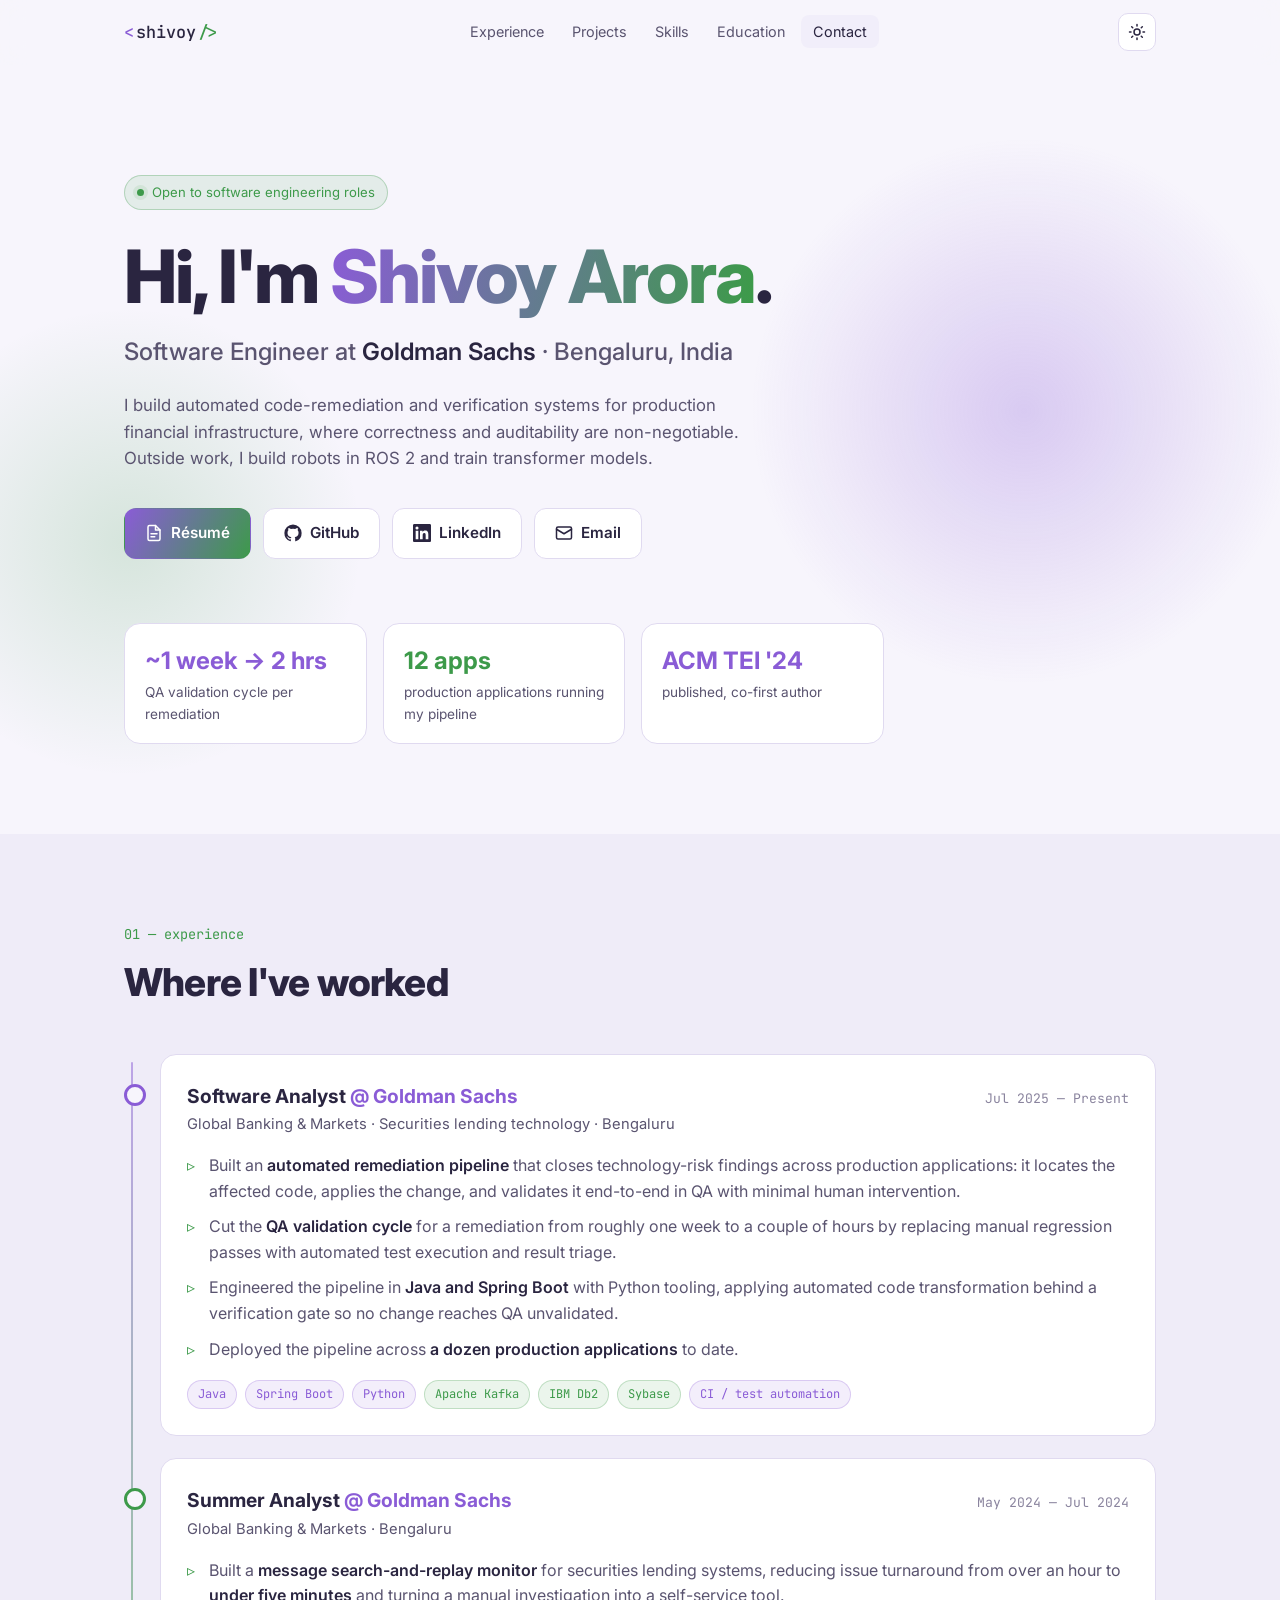
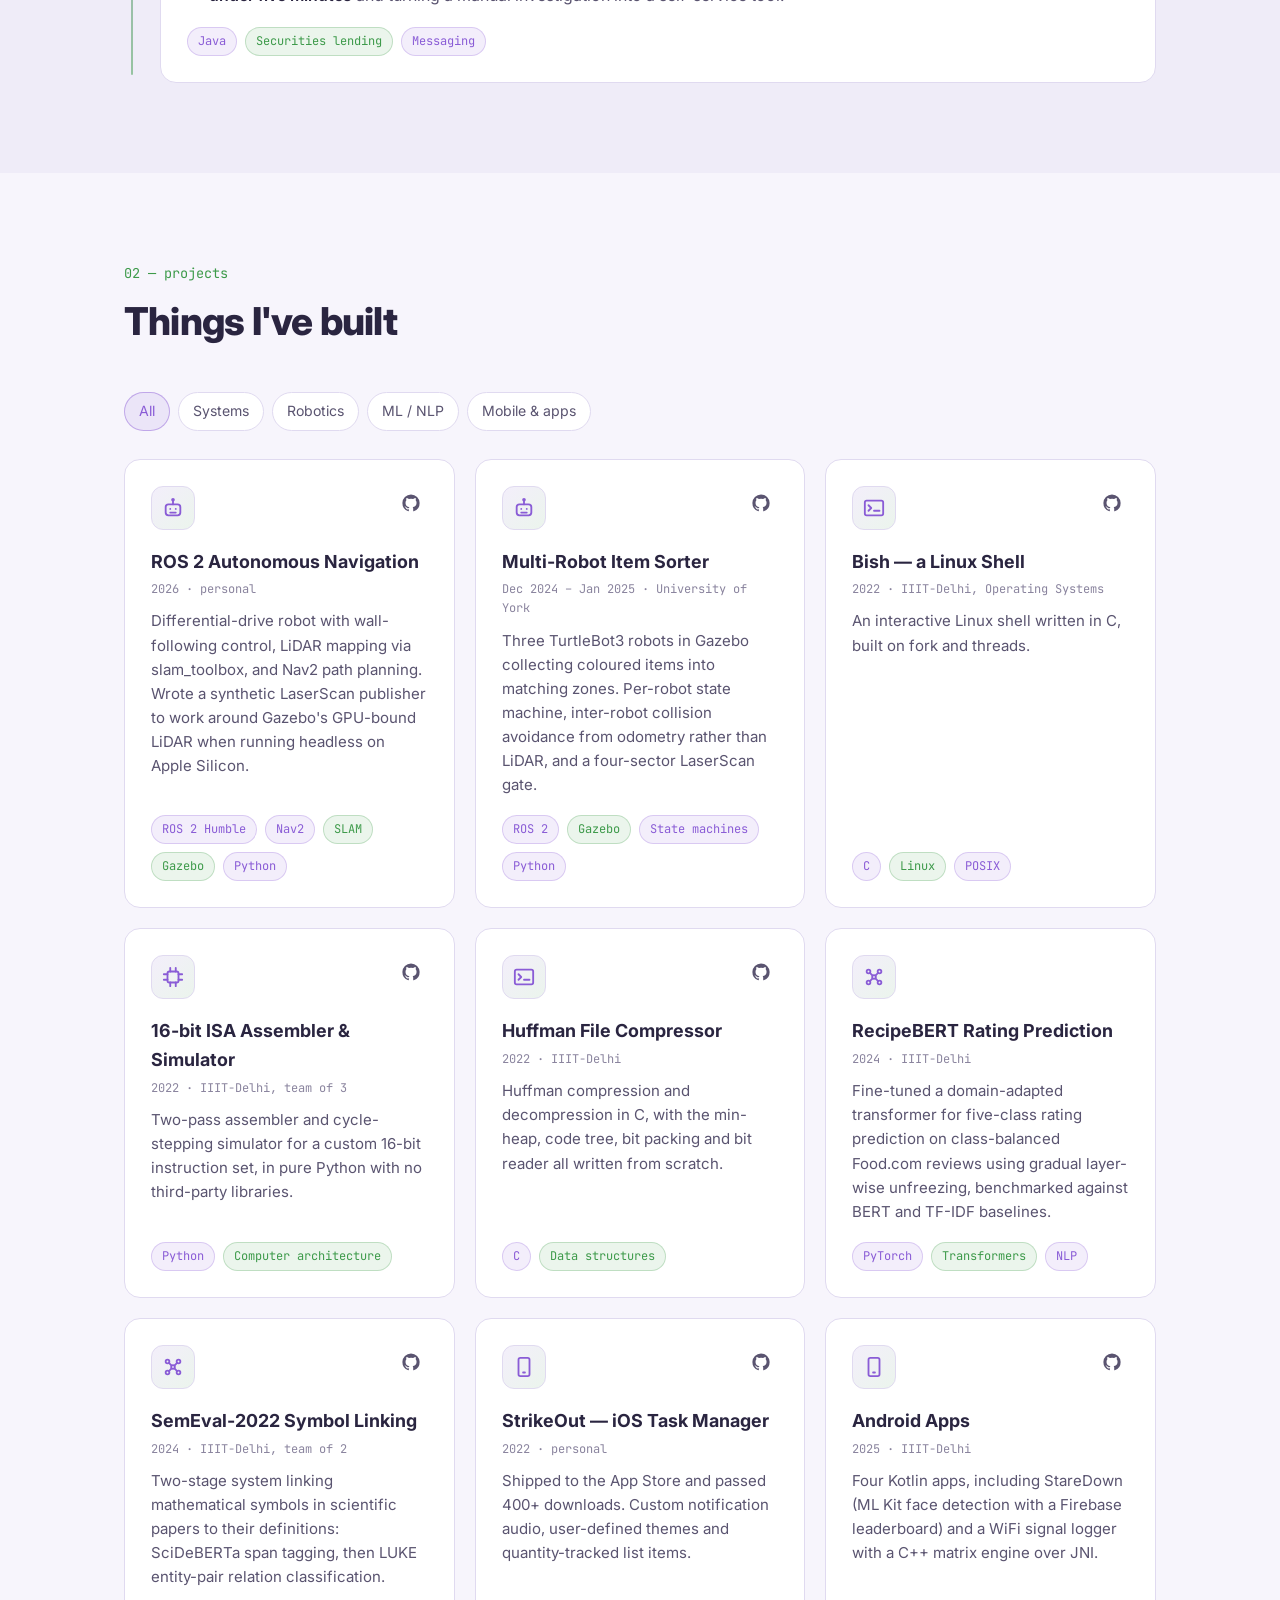
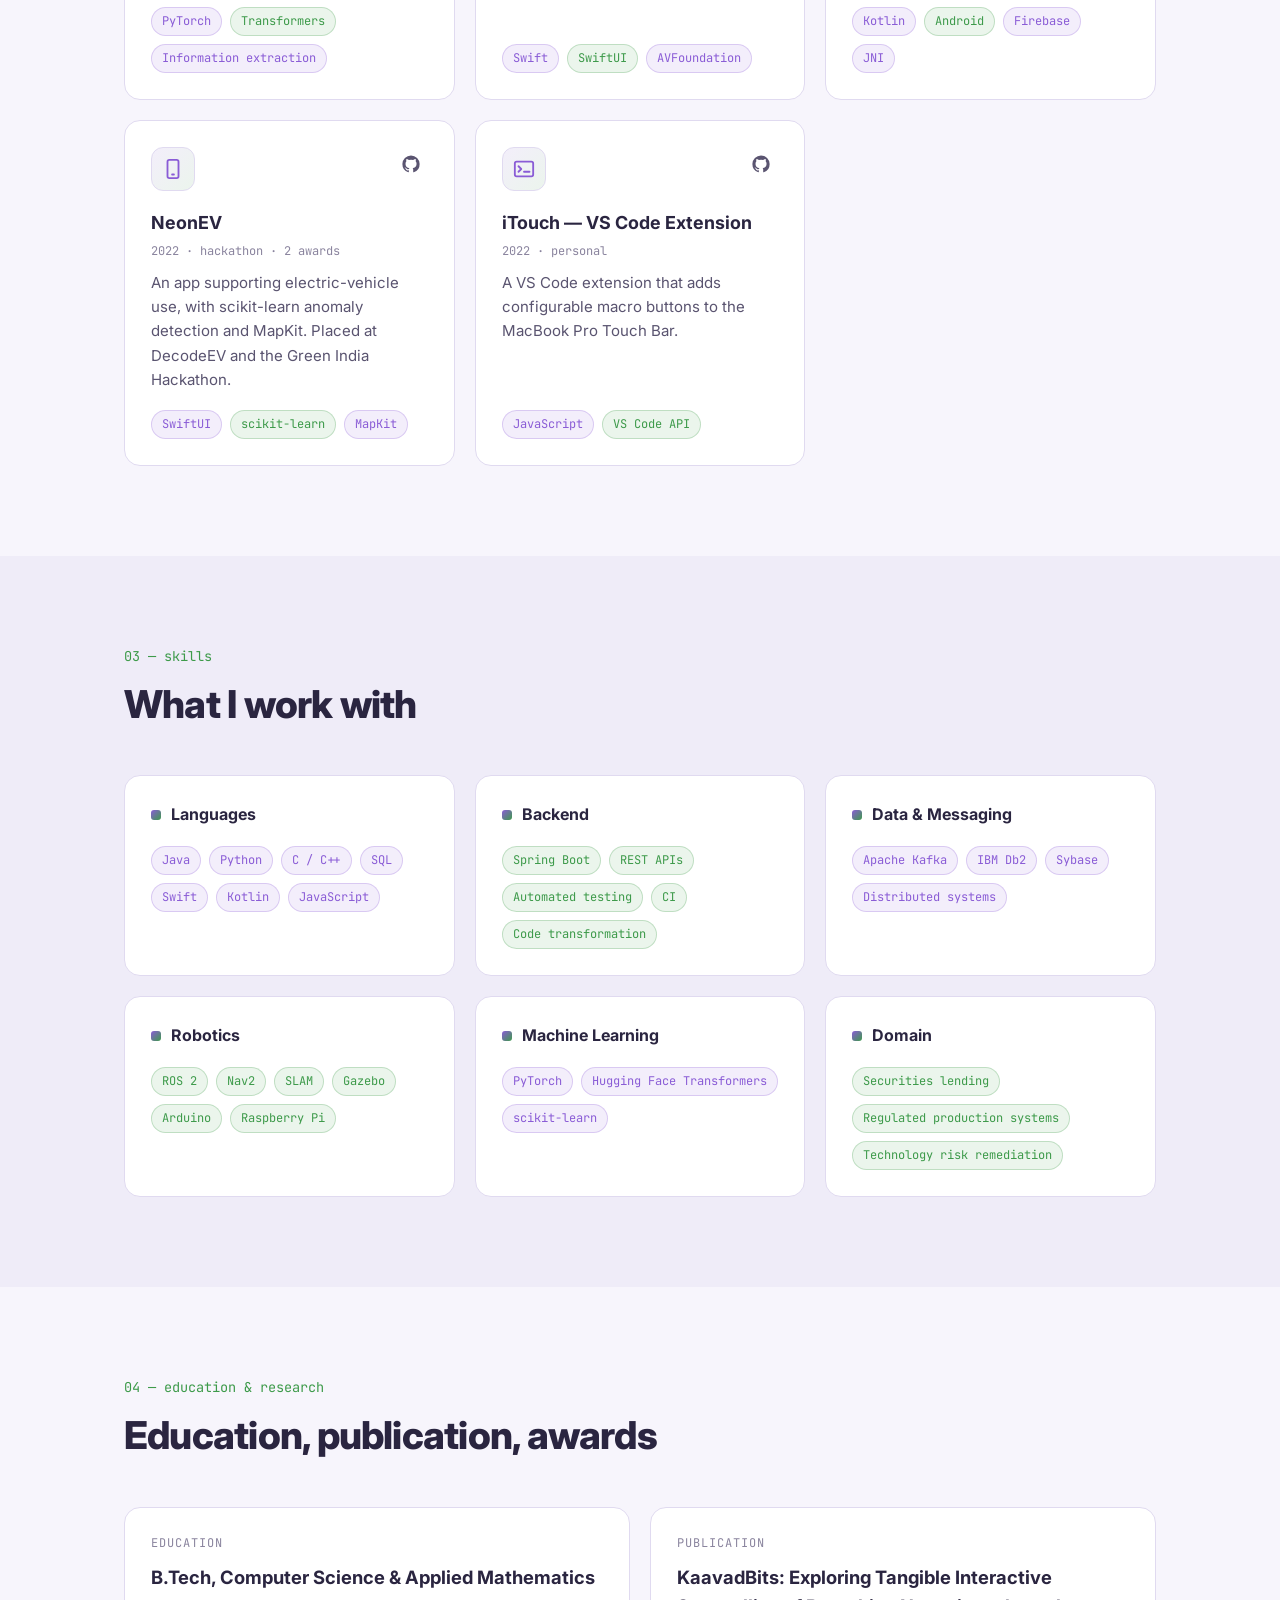
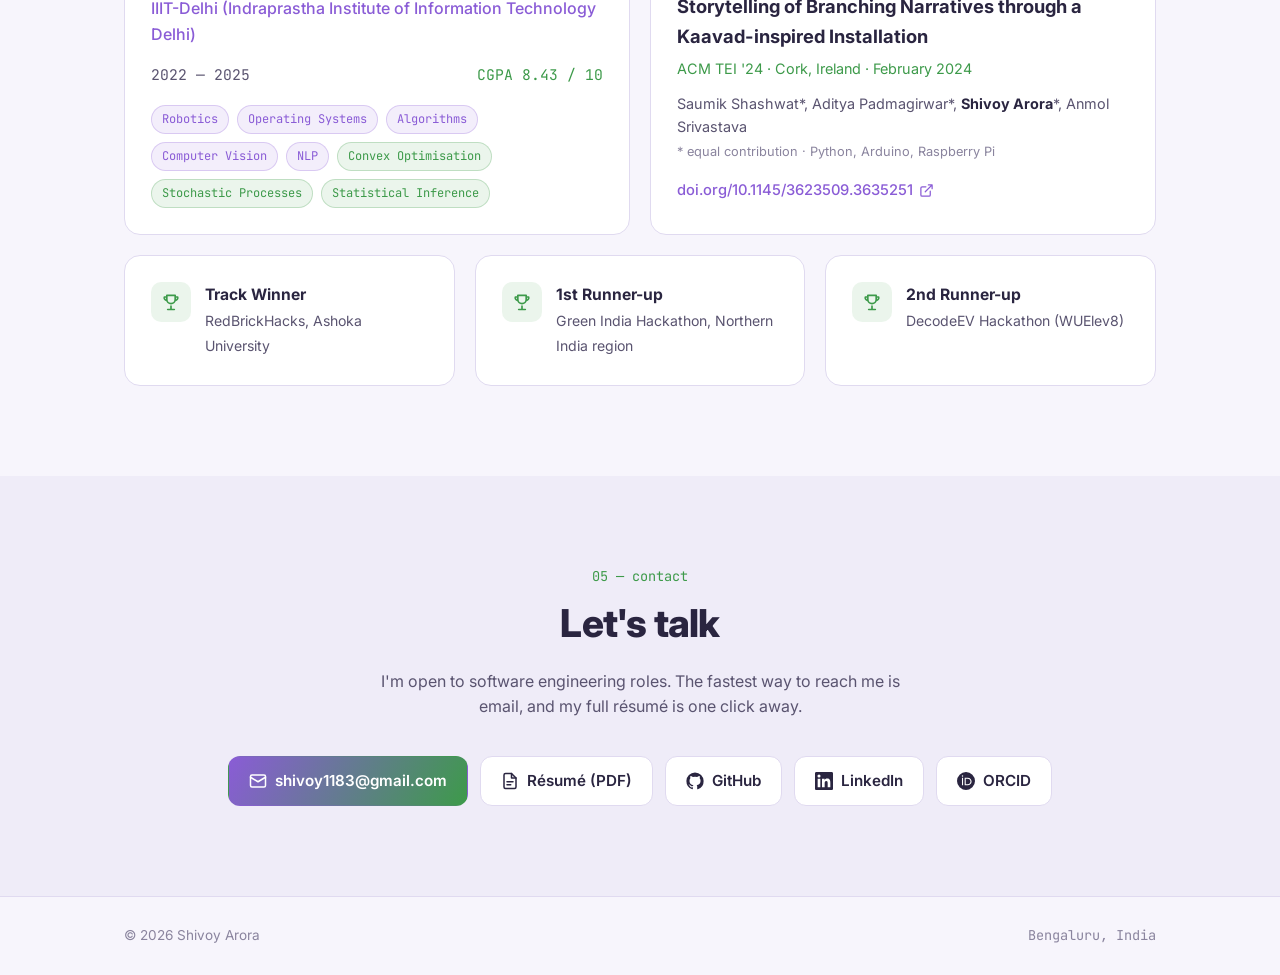
==== index.html @ 049b1789 "Portfolio site: experience, projects, skills, education, publication Co-Authored-By: Claude Opus 5.5" ====
<!DOCTYPE html>
<html lang="en">
<head>
<meta charset="utf-8">
<meta name="viewport" content="width=device-width, initial-scale=1">
<title>Shivoy Arora — Software Engineer</title>
<meta name="description" content="Shivoy Arora — software engineer at Goldman Sachs building verified automation for production financial infrastructure. Projects in ROS 2 robotics, ML and systems programming.">
<meta property="og:title" content="Shivoy Arora — Software Engineer">
<meta property="og:description" content="Software engineer at Goldman Sachs building verified automation for production financial infrastructure.">
<meta property="og:type" content="website">
<meta property="og:url" content="https://arorashivoy.github.io/">
<link rel="icon" href="favicon.svg" type="image/svg+xml">
<link rel="preconnect" href="https://fonts.googleapis.com">
<link rel="preconnect" href="https://fonts.gstatic.com" crossorigin>
<link href="https://fonts.googleapis.com/css2?family=Inter:wght@400;500;600;700;800&family=JetBrains+Mono:wght@400;500&display=swap" rel="stylesheet">
<script>
  // Set the theme before first paint so there is no light/dark flash.
  (function () {
    var t = null;
    try { t = localStorage.getItem('theme'); } catch (e) {}
    if (t === 'light' || t === 'dark') document.documentElement.setAttribute('data-theme', t);
  })();
</script>
<style>
  :root {
    --bg: #1e1e2e;
    --bg-alt: #181825;
    --surface: #262637;
    --surface-2: #313244;
    --border: #3a3a52;
    --text: #cdd6f4;
    --muted: #a6adc8;
    --faint: #7f849c;
    --purple: #cba6f7;
    --green: #a6e3a1;
    --purple-soft: rgba(203, 166, 247, 0.14);
    --green-soft: rgba(166, 227, 161, 0.14);
    --shadow: 0 10px 30px rgba(0, 0, 0, 0.35);
    --radius: 16px;
    --maxw: 1080px;
    color-scheme: dark;
  }
  :root[data-theme="light"] {
    --bg: #f7f5fc;
    --bg-alt: #efecf8;
    --surface: #ffffff;
    --surface-2: #f1eefa;
    --border: #e0daf0;
    --text: #2a2540;
    --muted: #5a5470;
    --faint: #8a849e;
    --purple: #8a5cd6;
    --green: #3d9a4a;
    --purple-soft: rgba(138, 92, 214, 0.10);
    --green-soft: rgba(61, 154, 74, 0.10);
    --shadow: 0 10px 30px rgba(70, 50, 120, 0.10);
    color-scheme: light;
  }
  @media (prefers-color-scheme: light) {
    :root:not([data-theme="dark"]) {
      --bg: #f7f5fc;
      --bg-alt: #efecf8;
      --surface: #ffffff;
      --surface-2: #f1eefa;
      --border: #e0daf0;
      --text: #2a2540;
      --muted: #5a5470;
      --faint: #8a849e;
      --purple: #8a5cd6;
      --green: #3d9a4a;
      --purple-soft: rgba(138, 92, 214, 0.10);
      --green-soft: rgba(61, 154, 74, 0.10);
      --shadow: 0 10px 30px rgba(70, 50, 120, 0.10);
      color-scheme: light;
    }
  }

  * { box-sizing: border-box; margin: 0; padding: 0; }
  html { scroll-behavior: smooth; scroll-padding-top: 80px; }
  body {
    background: var(--bg);
    color: var(--text);
    font-family: Inter, system-ui, -apple-system, sans-serif;
    line-height: 1.6;
    -webkit-font-smoothing: antialiased;
    transition: background .3s, color .3s;
  }
  a { color: inherit; text-decoration: none; }
  .mono { font-family: "JetBrains Mono", ui-monospace, monospace; }
  .wrap { max-width: var(--maxw); margin: 0 auto; padding: 0 24px; }

  .grad-text {
    background: linear-gradient(100deg, var(--purple), var(--green), var(--purple));
    background-size: 200% auto;
    -webkit-background-clip: text; background-clip: text;
    color: transparent;
    animation: shimmer 8s linear infinite;
  }
  @keyframes shimmer { to { background-position: 200% center; } }

  /* ---------- nav ---------- */
  header.nav {
    position: sticky; top: 0; z-index: 50;
    background: color-mix(in srgb, var(--bg) 80%, transparent);
    backdrop-filter: blur(12px); -webkit-backdrop-filter: blur(12px);
    border-bottom: 1px solid transparent;
    transition: border-color .3s;
  }
  header.nav.scrolled { border-bottom-color: var(--border); }
  .nav-inner { display: flex; align-items: center; justify-content: space-between; height: 64px; }
  .logo {
    font-family: "JetBrains Mono", monospace; font-weight: 500; font-size: 1.05rem;
    display: flex; align-items: center; gap: 2px;
  }
  .logo .b { color: var(--purple); }
  .logo .g { color: var(--green); }
  .nav-links { display: flex; gap: 4px; align-items: center; list-style: none; }
  .nav-links a {
    font-size: .9rem; color: var(--muted); padding: 8px 12px; border-radius: 8px;
    transition: color .2s, background .2s;
  }
  .nav-links a:hover, .nav-links a.active { color: var(--text); background: var(--surface-2); }
  .icon-btn {
    width: 38px; height: 38px; border-radius: 10px; border: 1px solid var(--border);
    background: var(--surface); color: var(--text); cursor: pointer;
    display: inline-flex; align-items: center; justify-content: center;
    transition: border-color .2s, transform .2s;
  }
  .icon-btn:hover { border-color: var(--purple); }
  .icon-btn svg { width: 18px; height: 18px; }
  .menu-btn { display: none; }
  .theme-btn .sun { display: none; }
  :root[data-theme="light"] .theme-btn .sun { display: block; }
  :root[data-theme="light"] .theme-btn .moon { display: none; }
  @media (prefers-color-scheme: light) {
    :root:not([data-theme="dark"]) .theme-btn .sun { display: block; }
    :root:not([data-theme="dark"]) .theme-btn .moon { display: none; }
  }

  /* ---------- hero ---------- */
  .hero { position: relative; padding: 110px 0 90px; overflow: hidden; }
  .hero::before {
    content: ""; position: absolute; inset: 0; pointer-events: none;
    background:
      radial-gradient(420px circle at 80% 45%, color-mix(in srgb, var(--purple) 28%, transparent), transparent 65%),
      radial-gradient(360px circle at 10% 62%, color-mix(in srgb, var(--green) 18%, transparent), transparent 65%);
    animation: drift 18s ease-in-out infinite alternate;
  }
  @keyframes drift { to { transform: translate(24px, 16px); } }
  .hero .wrap { position: relative; }
  .eyebrow {
    display: inline-flex; align-items: center; gap: 8px;
    font-size: .82rem; color: var(--green); background: var(--green-soft);
    border: 1px solid color-mix(in srgb, var(--green) 30%, transparent);
    padding: 6px 12px; border-radius: 999px; margin-bottom: 28px;
  }
  .eyebrow .dot { width: 7px; height: 7px; border-radius: 50%; background: var(--green); box-shadow: 0 0 0 4px var(--green-soft); }
  .hero h1 { font-size: clamp(2.6rem, 7vw, 4.6rem); line-height: 1.05; font-weight: 800; letter-spacing: -0.03em; }
  .hero .role { font-size: clamp(1.15rem, 2.6vw, 1.5rem); color: var(--muted); margin-top: 18px; font-weight: 500; }
  .hero .role b { color: var(--text); font-weight: 600; }
  .hero p.lede { max-width: 640px; color: var(--muted); margin-top: 20px; font-size: 1.05rem; }
  .cta { display: flex; flex-wrap: wrap; gap: 12px; margin-top: 36px; }
  .btn {
    display: inline-flex; align-items: center; gap: 8px;
    padding: 12px 20px; border-radius: 12px; font-weight: 600; font-size: .95rem;
    border: 1px solid var(--border); background: var(--surface); color: var(--text);
    transition: transform .2s, border-color .2s, box-shadow .2s;
  }
  .btn svg { width: 18px; height: 18px; }
  .btn:hover { transform: translateY(-2px); border-color: var(--purple); box-shadow: var(--shadow); }
  .btn.primary {
    background: linear-gradient(120deg, var(--purple), var(--green));
    color: #1e1e2e; border-color: transparent;
  }
  :root[data-theme="light"] .btn.primary { color: #fff; }
  @media (prefers-color-scheme: light) { :root:not([data-theme="dark"]) .btn.primary { color: #fff; } }
  .stats { display: grid; grid-template-columns: repeat(3, 1fr); gap: 16px; margin-top: 64px; max-width: 760px; }
  .stat { background: var(--surface); border: 1px solid var(--border); border-radius: var(--radius); padding: 18px 20px; }
  .stat .n { font-size: 1.5rem; font-weight: 700; }
  .stat .n.p { color: var(--purple); }
  .stat .n.g { color: var(--green); }
  .stat .l { font-size: .85rem; color: var(--muted); margin-top: 2px; }

  /* ---------- sections ---------- */
  section.block { padding: 90px 0; }
  section.block.alt { background: var(--bg-alt); }
  .sec-head { margin-bottom: 40px; }
  .sec-head .kicker { font-family: "JetBrains Mono", monospace; font-size: .85rem; color: var(--green); }
  .sec-head h2 { font-size: clamp(1.8rem, 4vw, 2.4rem); font-weight: 800; letter-spacing: -0.02em; margin-top: 6px; }

  .card {
    background: var(--surface); border: 1px solid var(--border); border-radius: var(--radius);
    padding: 26px; transition: transform .25s, border-color .25s, box-shadow .25s;
  }
  .card:hover { transform: translateY(-4px); border-color: color-mix(in srgb, var(--purple) 55%, var(--border)); box-shadow: var(--shadow); }

  /* experience timeline */
  .timeline { position: relative; display: grid; gap: 22px; }
  .timeline::before {
    content: ""; position: absolute; left: 7px; top: 8px; bottom: 8px; width: 2px;
    background: linear-gradient(var(--purple), var(--green));
    opacity: .5; border-radius: 2px;
  }
  .t-item { position: relative; padding-left: 36px; }
  .t-item::before {
    content: ""; position: absolute; left: 0; top: 30px; width: 16px; height: 16px; border-radius: 50%;
    background: var(--bg); border: 3px solid var(--purple);
  }
  .t-item.past::before { border-color: var(--green); }
  .t-top { display: flex; flex-wrap: wrap; justify-content: space-between; gap: 6px 16px; align-items: baseline; }
  .t-top h3 { font-size: 1.2rem; font-weight: 700; }
  .t-top h3 span { color: var(--purple); }
  .when { font-family: "JetBrains Mono", monospace; font-size: .82rem; color: var(--faint); }
  .t-sub { color: var(--muted); font-size: .92rem; margin-top: 2px; }
  ul.bul { list-style: none; margin-top: 16px; display: grid; gap: 10px; }
  ul.bul li { position: relative; padding-left: 22px; color: var(--muted); }
  ul.bul li::before { content: "▹"; position: absolute; left: 0; color: var(--green); }
  ul.bul li b { color: var(--text); font-weight: 600; }

  .tags { display: flex; flex-wrap: wrap; gap: 8px; margin-top: 18px; }
  .tag {
    font-family: "JetBrains Mono", monospace; font-size: .75rem;
    padding: 4px 10px; border-radius: 999px;
    background: var(--purple-soft); color: var(--purple);
    border: 1px solid color-mix(in srgb, var(--purple) 25%, transparent);
  }
  .tag.g { background: var(--green-soft); color: var(--green); border-color: color-mix(in srgb, var(--green) 25%, transparent); }

  /* projects */
  .filters { display: flex; flex-wrap: wrap; gap: 8px; margin-bottom: 28px; }
  .filter {
    font: inherit; font-size: .88rem; cursor: pointer;
    padding: 7px 14px; border-radius: 999px; border: 1px solid var(--border);
    background: var(--surface); color: var(--muted); transition: all .2s;
  }
  .filter:hover { color: var(--text); }
  .filter.on { background: var(--purple-soft); color: var(--purple); border-color: color-mix(in srgb, var(--purple) 45%, transparent); }
  .grid { display: grid; grid-template-columns: repeat(auto-fill, minmax(300px, 1fr)); gap: 20px; }
  .proj { display: flex; flex-direction: column; }
  .proj.hide { display: none; }
  .proj-top { display: flex; justify-content: space-between; align-items: flex-start; gap: 12px; }
  .proj-icon {
    width: 44px; height: 44px; border-radius: 12px; display: grid; place-items: center;
    background: linear-gradient(135deg, var(--purple-soft), var(--green-soft));
    border: 1px solid var(--border); color: var(--purple);
  }
  .proj-icon svg { width: 22px; height: 22px; }
  .proj-links { display: flex; gap: 6px; }
  .proj-links a {
    width: 34px; height: 34px; display: grid; place-items: center; border-radius: 8px;
    color: var(--muted); transition: color .2s, background .2s;
  }
  .proj-links a:hover { color: var(--green); background: var(--surface-2); }
  .proj-links svg { width: 18px; height: 18px; }
  .proj h3 { font-size: 1.12rem; margin-top: 18px; font-weight: 700; }
  .proj .meta { font-family: "JetBrains Mono", monospace; font-size: .75rem; color: var(--faint); margin-top: 4px; }
  .proj p { color: var(--muted); margin-top: 10px; font-size: .94rem; flex: 1; }
  .proj .tags { margin-top: 18px; }

  /* skills */
  .skills { display: grid; grid-template-columns: repeat(auto-fill, minmax(300px, 1fr)); gap: 20px; }
  .skills h3 { font-size: 1rem; display: flex; align-items: center; gap: 10px; }
  .skills h3 .sw { width: 10px; height: 10px; border-radius: 3px; background: linear-gradient(135deg, var(--purple), var(--green)); }

  /* education + publication */
  .two { display: grid; grid-template-columns: 1fr 1fr; gap: 20px; }
  .edu h3, .pub h3 { font-size: 1.15rem; font-weight: 700; }
  .edu .school { color: var(--purple); font-weight: 500; margin-top: 4px; }
  .edu .row { display: flex; justify-content: space-between; flex-wrap: wrap; gap: 8px; margin-top: 16px; color: var(--muted); font-size: .92rem; }
  .gpa { font-family: "JetBrains Mono", monospace; color: var(--green); }
  .pub .venue { color: var(--green); font-size: .9rem; margin-top: 6px; }
  .pub .authors { color: var(--muted); font-size: .9rem; margin-top: 12px; }
  .pub .authors b { color: var(--text); }
  .pub .note { color: var(--faint); font-size: .8rem; margin-top: 4px; }
  .link-inline { color: var(--purple); display: inline-flex; align-items: center; gap: 6px; margin-top: 16px; font-weight: 500; font-size: .92rem; }
  .link-inline:hover { color: var(--green); }
  .link-inline svg { width: 15px; height: 15px; }
  .label { font-family: "JetBrains Mono", monospace; font-size: .75rem; color: var(--faint); text-transform: uppercase; letter-spacing: .08em; margin-bottom: 10px; }

  .awards { display: grid; grid-template-columns: repeat(3, 1fr); gap: 20px; margin-top: 20px; }
  .award { display: flex; gap: 14px; align-items: flex-start; }
  .award .medal {
    flex: none; width: 40px; height: 40px; border-radius: 10px; display: grid; place-items: center;
    background: var(--green-soft); color: var(--green);
  }
  .award .medal svg { width: 20px; height: 20px; }
  .award b { display: block; font-size: .98rem; }
  .award span { color: var(--muted); font-size: .88rem; }

  /* contact */
  .contact { text-align: center; }
  .contact p { color: var(--muted); max-width: 560px; margin: 14px auto 0; }
  .contact .cta { justify-content: center; }
  footer { border-top: 1px solid var(--border); padding: 28px 0; color: var(--faint); font-size: .85rem; }
  footer .wrap { display: flex; justify-content: space-between; flex-wrap: wrap; gap: 10px; }

  /* reveal on scroll */
  .reveal { opacity: 0; transform: translateY(18px); transition: opacity .7s ease, transform .7s ease; }
  .reveal.in { opacity: 1; transform: none; }
  .no-js .reveal { opacity: 1; transform: none; }
  .rise { animation: rise .7s ease both; }
  .hero .rise:nth-child(2) { animation-delay: .08s; }
  .hero .rise:nth-child(3) { animation-delay: .16s; }
  .hero .rise:nth-child(4) { animation-delay: .24s; }
  .hero .rise:nth-child(5) { animation-delay: .32s; }
  .hero .rise:nth-child(6) { animation-delay: .40s; }
  @keyframes rise { from { opacity: 0; transform: translateY(18px); } }

  @media (prefers-reduced-motion: reduce) {
    *, *::before, *::after { animation: none !important; transition: none !important; }
    html { scroll-behavior: auto; }
    .reveal { opacity: 1; transform: none; }
  }

  @media (max-width: 860px) {
    .two, .awards { grid-template-columns: 1fr; }
  }
  @media (max-width: 760px) {
    .wrap { padding: 0 16px; }
    .menu-btn { display: inline-flex; }
    .nav-links {
      position: absolute; top: 64px; left: 0; right: 0; flex-direction: column; align-items: stretch;
      background: var(--bg); border-bottom: 1px solid var(--border); padding: 8px 16px 16px;
      display: none;
    }
    .nav-links.open { display: flex; }
    .nav-links a { padding: 12px; }
    .hero { padding: 70px 0 60px; }
    .hero::before {
      background:
        radial-gradient(240px circle at 85% 18%, color-mix(in srgb, var(--purple) 26%, transparent), transparent 65%),
        radial-gradient(220px circle at 10% 80%, color-mix(in srgb, var(--green) 16%, transparent), transparent 65%);
    }
    .stats { grid-template-columns: 1fr; }
    section.block { padding: 64px 0; }
    .grid, .skills { grid-template-columns: 1fr; }
  }
</style>
</head>
<body class="no-js">

<svg width="0" height="0" style="position:absolute" aria-hidden="true">
  <symbol id="i-gh" viewBox="0 0 24 24"><path fill="currentColor" d="M12 .5A11.5 11.5 0 0 0 .5 12a11.5 11.5 0 0 0 7.86 10.92c.58.1.79-.25.79-.56v-2c-3.2.7-3.87-1.37-3.87-1.37-.52-1.33-1.28-1.69-1.28-1.69-1.05-.72.08-.7.08-.7 1.15.08 1.76 1.19 1.76 1.19 1.03 1.76 2.7 1.25 3.36.96.1-.75.4-1.25.73-1.54-2.55-.29-5.24-1.28-5.24-5.68 0-1.26.45-2.28 1.19-3.08-.12-.29-.52-1.46.11-3.05 0 0 .97-.31 3.17 1.18a11 11 0 0 1 5.77 0c2.2-1.49 3.17-1.18 3.17-1.18.63 1.59.23 2.76.11 3.05.74.8 1.19 1.82 1.19 3.08 0 4.41-2.69 5.38-5.25 5.67.41.36.78 1.06.78 2.14v3.17c0 .31.21.67.8.56A11.5 11.5 0 0 0 23.5 12 11.5 11.5 0 0 0 12 .5Z"/></symbol>
  <symbol id="i-in" viewBox="0 0 24 24"><path fill="currentColor" d="M20.45 20.45h-3.56v-5.57c0-1.33-.02-3.04-1.85-3.04-1.86 0-2.14 1.45-2.14 2.94v5.67H9.34V9h3.41v1.56h.05c.48-.9 1.64-1.85 3.37-1.85 3.6 0 4.27 2.37 4.27 5.46v6.28ZM5.34 7.43a2.06 2.06 0 1 1 0-4.13 2.06 2.06 0 0 1 0 4.13ZM7.12 20.45H3.56V9h3.56v11.45ZM22.22 0H1.77C.79 0 0 .77 0 1.73v20.54C0 23.23.79 24 1.77 24h20.45c.98 0 1.78-.77 1.78-1.73V1.73C24 .77 23.2 0 22.22 0Z"/></symbol>
  <symbol id="i-orcid" viewBox="0 0 24 24"><path fill="currentColor" d="M12 0a12 12 0 1 0 0 24 12 12 0 0 0 0-24ZM7.37 4.38a.97.97 0 1 1 0 1.94.97.97 0 0 1 0-1.94Zm-.72 3.3h1.44v10.04H6.65V7.68Zm3.56 0h3.9c3.7 0 5.33 2.65 5.33 5.02 0 2.58-2.01 5.02-5.31 5.02h-3.92V7.68Zm1.44 1.3v7.44h2.3c3.26 0 4.01-2.48 4.01-3.72 0-2.02-1.29-3.72-4.1-3.72h-2.21Z"/></symbol>
  <symbol id="i-mail" viewBox="0 0 24 24"><g fill="none" stroke="currentColor" stroke-width="2" stroke-linecap="round" stroke-linejoin="round"><rect x="2" y="4" width="20" height="16" rx="2"/><path d="m22 7-10 6L2 7"/></g></symbol>
  <symbol id="i-doc" viewBox="0 0 24 24"><g fill="none" stroke="currentColor" stroke-width="2" stroke-linecap="round" stroke-linejoin="round"><path d="M14 2H6a2 2 0 0 0-2 2v16a2 2 0 0 0 2 2h12a2 2 0 0 0 2-2V8z"/><path d="M14 2v6h6M8 13h8M8 17h5"/></g></symbol>
  <symbol id="i-ext" viewBox="0 0 24 24"><g fill="none" stroke="currentColor" stroke-width="2" stroke-linecap="round" stroke-linejoin="round"><path d="M15 3h6v6M10 14 21 3M18 13v6a2 2 0 0 1-2 2H5a2 2 0 0 1-2-2V8a2 2 0 0 1 2-2h6"/></g></symbol>
  <symbol id="i-bot" viewBox="0 0 24 24"><g fill="none" stroke="currentColor" stroke-width="2" stroke-linecap="round" stroke-linejoin="round"><rect x="4" y="8" width="16" height="12" rx="3"/><path d="M12 4v4M9 13h.01M15 13h.01M9 17h6"/><circle cx="12" cy="3" r="1"/></g></symbol>
  <symbol id="i-brain" viewBox="0 0 24 24"><g fill="none" stroke="currentColor" stroke-width="2" stroke-linecap="round" stroke-linejoin="round"><circle cx="6" cy="6" r="2"/><circle cx="18" cy="6" r="2"/><circle cx="6" cy="18" r="2"/><circle cx="18" cy="18" r="2"/><circle cx="12" cy="12" r="2"/><path d="m7.5 7.5 3 3M16.5 7.5l-3 3M7.5 16.5l3-3M16.5 16.5l-3-3"/></g></symbol>
  <symbol id="i-term" viewBox="0 0 24 24"><g fill="none" stroke="currentColor" stroke-width="2" stroke-linecap="round" stroke-linejoin="round"><rect x="2" y="4" width="20" height="16" rx="2"/><path d="m6 9 3 3-3 3M12 15h6"/></g></symbol>
  <symbol id="i-phone" viewBox="0 0 24 24"><g fill="none" stroke="currentColor" stroke-width="2" stroke-linecap="round" stroke-linejoin="round"><rect x="6" y="2" width="12" height="20" rx="2"/><path d="M11 18h2"/></g></symbol>
  <symbol id="i-trophy" viewBox="0 0 24 24"><g fill="none" stroke="currentColor" stroke-width="2" stroke-linecap="round" stroke-linejoin="round"><path d="M8 21h8M12 17v4M7 4h10v5a5 5 0 0 1-10 0V4ZM7 6H4a3 3 0 0 0 3 4M17 6h3a3 3 0 0 1-3 4"/></g></symbol>
  <symbol id="i-chip" viewBox="0 0 24 24"><g fill="none" stroke="currentColor" stroke-width="2" stroke-linecap="round" stroke-linejoin="round"><rect x="6" y="6" width="12" height="12" rx="2"/><path d="M9 2v4M15 2v4M9 18v4M15 18v4M2 9h4M2 15h4M18 9h4M18 15h4"/></g></symbol>
</svg>

<header class="nav" id="nav">
  <div class="wrap nav-inner">
    <a href="#top" class="logo" aria-label="Home"><span class="b">&lt;</span>shivoy<span class="g">/&gt;</span></a>
    <nav>
      <ul class="nav-links" id="navLinks">
        <li><a href="#experience">Experience</a></li>
        <li><a href="#projects">Projects</a></li>
        <li><a href="#skills">Skills</a></li>
        <li><a href="#education">Education</a></li>
        <li><a href="#contact">Contact</a></li>
      </ul>
    </nav>
    <div style="display:flex;gap:8px">
      <button class="icon-btn theme-btn" id="themeBtn" aria-label="Toggle colour theme">
        <svg class="moon" viewBox="0 0 24 24" fill="none" stroke="currentColor" stroke-width="2" stroke-linecap="round" stroke-linejoin="round"><path d="M21 12.8A9 9 0 1 1 11.2 3a7 7 0 0 0 9.8 9.8Z"/></svg>
        <svg class="sun" viewBox="0 0 24 24" fill="none" stroke="currentColor" stroke-width="2" stroke-linecap="round" stroke-linejoin="round"><circle cx="12" cy="12" r="4"/><path d="M12 2v2M12 20v2M4.9 4.9l1.4 1.4M17.7 17.7l1.4 1.4M2 12h2M20 12h2M4.9 19.1l1.4-1.4M17.7 6.3l1.4-1.4"/></svg>
      </button>
      <button class="icon-btn menu-btn" id="menuBtn" aria-label="Open menu">
        <svg viewBox="0 0 24 24" fill="none" stroke="currentColor" stroke-width="2" stroke-linecap="round"><path d="M4 7h16M4 12h16M4 17h16"/></svg>
      </button>
    </div>
  </div>
</header>

<main id="top">
  <section class="hero">
        <div class="wrap">
      <div class="eyebrow rise"><span class="dot"></span>Open to software engineering roles</div>
      <h1 class="rise">Hi, I'm <span class="grad-text">Shivoy Arora</span>.</h1>
      <p class="role rise">Software Engineer at <b>Goldman Sachs</b> · Bengaluru, India</p>
      <p class="lede rise">I build automated code-remediation and verification systems for production financial infrastructure, where correctness and auditability are non-negotiable. Outside work, I build robots in ROS&nbsp;2 and train transformer models.</p>
      <div class="cta rise">
        <a class="btn primary" href="resume.pdf" target="_blank" rel="noopener"><svg><use href="#i-doc"/></svg>Résumé</a>
        <a class="btn" href="https://github.com/arorashivoy" target="_blank" rel="noopener"><svg><use href="#i-gh"/></svg>GitHub</a>
        <a class="btn" href="https://www.linkedin.com/in/arorashivoy" target="_blank" rel="noopener"><svg><use href="#i-in"/></svg>LinkedIn</a>
        <a class="btn" href="mailto:shivoy1183@gmail.com"><svg><use href="#i-mail"/></svg>Email</a>
      </div>
      <div class="stats rise">
        <div class="stat"><div class="n p">~1 week → 2 hrs</div><div class="l">QA validation cycle per remediation</div></div>
        <div class="stat"><div class="n g">12 apps</div><div class="l">production applications running my pipeline</div></div>
        <div class="stat"><div class="n p">ACM TEI '24</div><div class="l">published, co-first author</div></div>
      </div>
    </div>
  </section>

  <section class="block alt" id="experience">
    <div class="wrap">
      <div class="sec-head reveal"><div class="kicker">01 — experience</div><h2>Where I've worked</h2></div>
      <div class="timeline">
        <div class="t-item reveal">
          <div class="card">
            <div class="t-top">
              <h3>Software Analyst <span>@ Goldman Sachs</span></h3>
              <div class="when">Jul 2025 — Present</div>
            </div>
            <div class="t-sub">Global Banking &amp; Markets · Securities lending technology · Bengaluru</div>
            <ul class="bul">
              <li>Built an <b>automated remediation pipeline</b> that closes technology-risk findings across production applications: it locates the affected code, applies the change, and validates it end-to-end in QA with minimal human intervention.</li>
              <li>Cut the <b>QA validation cycle</b> for a remediation from roughly one week to a couple of hours by replacing manual regression passes with automated test execution and result triage.</li>
              <li>Engineered the pipeline in <b>Java and Spring Boot</b> with Python tooling, applying automated code transformation behind a verification gate so no change reaches QA unvalidated.</li>
              <li>Deployed the pipeline across <b>a dozen production applications</b> to date.</li>
            </ul>
            <div class="tags">
              <span class="tag">Java</span><span class="tag">Spring Boot</span><span class="tag">Python</span>
              <span class="tag g">Apache Kafka</span><span class="tag g">IBM Db2</span><span class="tag g">Sybase</span><span class="tag">CI / test automation</span>
            </div>
          </div>
        </div>
        <div class="t-item past reveal">
          <div class="card">
            <div class="t-top">
              <h3>Summer Analyst <span>@ Goldman Sachs</span></h3>
              <div class="when">May 2024 — Jul 2024</div>
            </div>
            <div class="t-sub">Global Banking &amp; Markets · Bengaluru</div>
            <ul class="bul">
              <li>Built a <b>message search-and-replay monitor</b> for securities lending systems, reducing issue turnaround from over an hour to <b>under five minutes</b> and turning a manual investigation into a self-service tool.</li>
            </ul>
            <div class="tags"><span class="tag">Java</span><span class="tag g">Securities lending</span><span class="tag">Messaging</span></div>
          </div>
        </div>
      </div>
    </div>
  </section>

  <section class="block" id="projects">
    <div class="wrap">
      <div class="sec-head reveal"><div class="kicker">02 — projects</div><h2>Things I've built</h2></div>
      <div class="filters reveal" role="group" aria-label="Filter projects">
        <button class="filter on" data-f="all">All</button>
        <button class="filter" data-f="systems">Systems</button>
        <button class="filter" data-f="robotics">Robotics</button>
        <button class="filter" data-f="ml">ML / NLP</button>
        <button class="filter" data-f="mobile">Mobile &amp; apps</button>
      </div>
      <div class="grid" id="projGrid">

        <article class="card proj reveal" data-c="robotics">
          <div class="proj-top">
            <div class="proj-icon"><svg><use href="#i-bot"/></svg></div>
            <div class="proj-links"><a href="https://github.com/arorashivoy/ros-maze-solver" target="_blank" rel="noopener" aria-label="Source on GitHub"><svg><use href="#i-gh"/></svg></a></div>
          </div>
          <h3>ROS 2 Autonomous Navigation</h3>
          <div class="meta">2026 · personal</div>
          <p>Differential-drive robot with wall-following control, LiDAR mapping via slam_toolbox, and Nav2 path planning. Wrote a synthetic LaserScan publisher to work around Gazebo's GPU-bound LiDAR when running headless on Apple Silicon.</p>
          <div class="tags"><span class="tag">ROS 2 Humble</span><span class="tag">Nav2</span><span class="tag g">SLAM</span><span class="tag g">Gazebo</span><span class="tag">Python</span></div>
        </article>

        <article class="card proj reveal" data-c="robotics">
          <div class="proj-top">
            <div class="proj-icon"><svg><use href="#i-bot"/></svg></div>
            <div class="proj-links"><a href="https://github.com/arorashivoy/turtlebot-item-sorter" target="_blank" rel="noopener" aria-label="Source on GitHub"><svg><use href="#i-gh"/></svg></a></div>
          </div>
          <h3>Multi-Robot Item Sorter</h3>
          <div class="meta">Dec 2024 – Jan 2025 · University of York</div>
          <p>Three TurtleBot3 robots in Gazebo collecting coloured items into matching zones. Per-robot state machine, inter-robot collision avoidance from odometry rather than LiDAR, and a four-sector LaserScan gate.</p>
          <div class="tags"><span class="tag">ROS 2</span><span class="tag g">Gazebo</span><span class="tag">State machines</span><span class="tag">Python</span></div>
        </article>

        <article class="card proj reveal" data-c="systems">
          <div class="proj-top">
            <div class="proj-icon"><svg><use href="#i-term"/></svg></div>
            <div class="proj-links"><a href="https://github.com/arorashivoy/Bish" target="_blank" rel="noopener" aria-label="Source on GitHub"><svg><use href="#i-gh"/></svg></a></div>
          </div>
          <h3>Bish — a Linux Shell</h3>
          <div class="meta">2022 · IIIT-Delhi, Operating Systems</div>
          <p>An interactive Linux shell written in C, built on fork and threads.</p>
          <div class="tags"><span class="tag">C</span><span class="tag g">Linux</span><span class="tag">POSIX</span></div>
        </article>

        <article class="card proj reveal" data-c="systems">
          <div class="proj-top">
            <div class="proj-icon"><svg><use href="#i-chip"/></svg></div>
            <div class="proj-links"><a href="https://github.com/arorashivoy/CustomAssembler" target="_blank" rel="noopener" aria-label="Source on GitHub"><svg><use href="#i-gh"/></svg></a></div>
          </div>
          <h3>16-bit ISA Assembler &amp; Simulator</h3>
          <div class="meta">2022 · IIIT-Delhi, team of 3</div>
          <p>Two-pass assembler and cycle-stepping simulator for a custom 16-bit instruction set, in pure Python with no third-party libraries.</p>
          <div class="tags"><span class="tag">Python</span><span class="tag g">Computer architecture</span></div>
        </article>

        <article class="card proj reveal" data-c="systems">
          <div class="proj-top">
            <div class="proj-icon"><svg><use href="#i-term"/></svg></div>
            <div class="proj-links"><a href="https://github.com/arorashivoy/FileCompressor" target="_blank" rel="noopener" aria-label="Source on GitHub"><svg><use href="#i-gh"/></svg></a></div>
          </div>
          <h3>Huffman File Compressor</h3>
          <div class="meta">2022 · IIIT-Delhi</div>
          <p>Huffman compression and decompression in C, with the min-heap, code tree, bit packing and bit reader all written from scratch.</p>
          <div class="tags"><span class="tag">C</span><span class="tag g">Data structures</span></div>
        </article>

        <article class="card proj reveal" data-c="ml">
          <div class="proj-top">
            <div class="proj-icon"><svg><use href="#i-brain"/></svg></div>
            <div class="proj-links"></div>
          </div>
          <h3>RecipeBERT Rating Prediction</h3>
          <div class="meta">2024 · IIIT-Delhi</div>
          <p>Fine-tuned a domain-adapted transformer for five-class rating prediction on class-balanced Food.com reviews using gradual layer-wise unfreezing, benchmarked against BERT and TF-IDF baselines.</p>
          <div class="tags"><span class="tag">PyTorch</span><span class="tag g">Transformers</span><span class="tag">NLP</span></div>
        </article>

        <article class="card proj reveal" data-c="ml">
          <div class="proj-top">
            <div class="proj-icon"><svg><use href="#i-brain"/></svg></div>
            <div class="proj-links"><a href="https://github.com/arorashivoy/LInkingMathsSymbols" target="_blank" rel="noopener" aria-label="Source on GitHub"><svg><use href="#i-gh"/></svg></a></div>
          </div>
          <h3>SemEval-2022 Symbol Linking</h3>
          <div class="meta">2024 · IIIT-Delhi, team of 2</div>
          <p>Two-stage system linking mathematical symbols in scientific papers to their definitions: SciDeBERTa span tagging, then LUKE entity-pair relation classification.</p>
          <div class="tags"><span class="tag">PyTorch</span><span class="tag g">Transformers</span><span class="tag">Information extraction</span></div>
        </article>

        <article class="card proj reveal" data-c="mobile">
          <div class="proj-top">
            <div class="proj-icon"><svg><use href="#i-phone"/></svg></div>
            <div class="proj-links"><a href="https://github.com/arorashivoy/StrikeOut" target="_blank" rel="noopener" aria-label="Source on GitHub"><svg><use href="#i-gh"/></svg></a></div>
          </div>
          <h3>StrikeOut — iOS Task Manager</h3>
          <div class="meta">2022 · personal</div>
          <p>Shipped to the App Store and passed 400+ downloads. Custom notification audio, user-defined themes and quantity-tracked list items.</p>
          <div class="tags"><span class="tag">Swift</span><span class="tag g">SwiftUI</span><span class="tag">AVFoundation</span></div>
        </article>

        <article class="card proj reveal" data-c="mobile">
          <div class="proj-top">
            <div class="proj-icon"><svg><use href="#i-phone"/></svg></div>
            <div class="proj-links"><a href="https://github.com/arorashivoy/StareDown" target="_blank" rel="noopener" aria-label="Source on GitHub"><svg><use href="#i-gh"/></svg></a></div>
          </div>
          <h3>Android Apps</h3>
          <div class="meta">2025 · IIIT-Delhi</div>
          <p>Four Kotlin apps, including StareDown (ML Kit face detection with a Firebase leaderboard) and a WiFi signal logger with a C++ matrix engine over JNI.</p>
          <div class="tags"><span class="tag">Kotlin</span><span class="tag g">Android</span><span class="tag">Firebase</span><span class="tag">JNI</span></div>
        </article>

        <article class="card proj reveal" data-c="mobile">
          <div class="proj-top">
            <div class="proj-icon"><svg><use href="#i-phone"/></svg></div>
            <div class="proj-links"><a href="https://github.com/arorashivoy/NeonEV" target="_blank" rel="noopener" aria-label="Source on GitHub"><svg><use href="#i-gh"/></svg></a></div>
          </div>
          <h3>NeonEV</h3>
          <div class="meta">2022 · hackathon · 2 awards</div>
          <p>An app supporting electric-vehicle use, with scikit-learn anomaly detection and MapKit. Placed at DecodeEV and the Green India Hackathon.</p>
          <div class="tags"><span class="tag">SwiftUI</span><span class="tag g">scikit-learn</span><span class="tag">MapKit</span></div>
        </article>

        <article class="card proj reveal" data-c="mobile">
          <div class="proj-top">
            <div class="proj-icon"><svg><use href="#i-term"/></svg></div>
            <div class="proj-links"><a href="https://github.com/arorashivoy/iTouch" target="_blank" rel="noopener" aria-label="Source on GitHub"><svg><use href="#i-gh"/></svg></a></div>
          </div>
          <h3>iTouch — VS Code Extension</h3>
          <div class="meta">2022 · personal</div>
          <p>A VS Code extension that adds configurable macro buttons to the MacBook Pro Touch Bar.</p>
          <div class="tags"><span class="tag">JavaScript</span><span class="tag g">VS Code API</span></div>
        </article>

      </div>
    </div>
  </section>

  <section class="block alt" id="skills">
    <div class="wrap">
      <div class="sec-head reveal"><div class="kicker">03 — skills</div><h2>What I work with</h2></div>
      <div class="skills">
        <div class="card reveal"><h3><span class="sw"></span>Languages</h3>
          <div class="tags"><span class="tag">Java</span><span class="tag">Python</span><span class="tag">C / C++</span><span class="tag">SQL</span><span class="tag">Swift</span><span class="tag">Kotlin</span><span class="tag">JavaScript</span></div></div>
        <div class="card reveal"><h3><span class="sw"></span>Backend</h3>
          <div class="tags"><span class="tag g">Spring Boot</span><span class="tag g">REST APIs</span><span class="tag g">Automated testing</span><span class="tag g">CI</span><span class="tag g">Code transformation</span></div></div>
        <div class="card reveal"><h3><span class="sw"></span>Data &amp; Messaging</h3>
          <div class="tags"><span class="tag">Apache Kafka</span><span class="tag">IBM Db2</span><span class="tag">Sybase</span><span class="tag">Distributed systems</span></div></div>
        <div class="card reveal"><h3><span class="sw"></span>Robotics</h3>
          <div class="tags"><span class="tag g">ROS 2</span><span class="tag g">Nav2</span><span class="tag g">SLAM</span><span class="tag g">Gazebo</span><span class="tag g">Arduino</span><span class="tag g">Raspberry Pi</span></div></div>
        <div class="card reveal"><h3><span class="sw"></span>Machine Learning</h3>
          <div class="tags"><span class="tag">PyTorch</span><span class="tag">Hugging Face Transformers</span><span class="tag">scikit-learn</span></div></div>
        <div class="card reveal"><h3><span class="sw"></span>Domain</h3>
          <div class="tags"><span class="tag g">Securities lending</span><span class="tag g">Regulated production systems</span><span class="tag g">Technology risk remediation</span></div></div>
      </div>
    </div>
  </section>

  <section class="block" id="education">
    <div class="wrap">
      <div class="sec-head reveal"><div class="kicker">04 — education &amp; research</div><h2>Education, publication, awards</h2></div>
      <div class="two">
        <div class="card edu reveal">
          <div class="label">Education</div>
          <h3>B.Tech, Computer Science &amp; Applied Mathematics</h3>
          <div class="school">IIIT-Delhi (Indraprastha Institute of Information Technology Delhi)</div>
          <div class="row"><span class="mono">2022 — 2025</span><span class="gpa">CGPA 8.43 / 10</span></div>
          <div class="tags"><span class="tag">Robotics</span><span class="tag">Operating Systems</span><span class="tag">Algorithms</span><span class="tag">Computer Vision</span><span class="tag">NLP</span><span class="tag g">Convex Optimisation</span><span class="tag g">Stochastic Processes</span><span class="tag g">Statistical Inference</span></div>
        </div>
        <div class="card pub reveal">
          <div class="label">Publication</div>
          <h3>KaavadBits: Exploring Tangible Interactive Storytelling of Branching Narratives through a Kaavad-inspired Installation</h3>
          <div class="venue">ACM TEI '24 · Cork, Ireland · February 2024</div>
          <div class="authors">Saumik Shashwat*, Aditya Padmagirwar*, <b>Shivoy Arora</b>*, Anmol Srivastava</div>
          <div class="note">* equal contribution · Python, Arduino, Raspberry Pi</div>
          <a class="link-inline" href="https://doi.org/10.1145/3623509.3635251" target="_blank" rel="noopener">doi.org/10.1145/3623509.3635251 <svg><use href="#i-ext"/></svg></a>
        </div>
      </div>
      <div class="awards">
        <div class="card award reveal"><div class="medal"><svg><use href="#i-trophy"/></svg></div><div><b>Track Winner</b><span>RedBrickHacks, Ashoka University</span></div></div>
        <div class="card award reveal"><div class="medal"><svg><use href="#i-trophy"/></svg></div><div><b>1st Runner-up</b><span>Green India Hackathon, Northern India region</span></div></div>
        <div class="card award reveal"><div class="medal"><svg><use href="#i-trophy"/></svg></div><div><b>2nd Runner-up</b><span>DecodeEV Hackathon (WUElev8)</span></div></div>
      </div>
    </div>
  </section>

  <section class="block alt contact" id="contact">
    <div class="wrap">
      <div class="sec-head reveal" style="margin-bottom:0"><div class="kicker">05 — contact</div><h2>Let's talk</h2></div>
      <p class="reveal">I'm open to software engineering roles. The fastest way to reach me is email, and my full résumé is one click away.</p>
      <div class="cta reveal">
        <a class="btn primary" href="mailto:shivoy1183@gmail.com"><svg><use href="#i-mail"/></svg>shivoy1183@gmail.com</a>
        <a class="btn" href="resume.pdf" target="_blank" rel="noopener"><svg><use href="#i-doc"/></svg>Résumé (PDF)</a>
        <a class="btn" href="https://github.com/arorashivoy" target="_blank" rel="noopener"><svg><use href="#i-gh"/></svg>GitHub</a>
        <a class="btn" href="https://www.linkedin.com/in/arorashivoy" target="_blank" rel="noopener"><svg><use href="#i-in"/></svg>LinkedIn</a>
        <a class="btn" href="https://orcid.org/0009-0003-4695-2752" target="_blank" rel="noopener"><svg><use href="#i-orcid"/></svg>ORCID</a>
      </div>
    </div>
  </section>
</main>

<footer>
  <div class="wrap">
    <span>© <span id="yr">2026</span> Shivoy Arora</span>
    <span class="mono">Bengaluru, India</span>
  </div>
</footer>

<script>
  document.body.classList.remove('no-js');
  document.getElementById('yr').textContent = new Date().getFullYear();

  var root = document.documentElement;
  document.getElementById('themeBtn').addEventListener('click', function () {
    var cur = root.getAttribute('data-theme') ||
      (matchMedia('(prefers-color-scheme: light)').matches ? 'light' : 'dark');
    var next = cur === 'dark' ? 'light' : 'dark';
    root.setAttribute('data-theme', next);
    try { localStorage.setItem('theme', next); } catch (e) {}
  });

  var links = document.getElementById('navLinks');
  document.getElementById('menuBtn').addEventListener('click', function () { links.classList.toggle('open'); });
  links.addEventListener('click', function (e) { if (e.target.tagName === 'A') links.classList.remove('open'); });

  var nav = document.getElementById('nav');
  addEventListener('scroll', function () { nav.classList.toggle('scrolled', scrollY > 10); }, { passive: true });

  var io = new IntersectionObserver(function (entries) {
    entries.forEach(function (e) { if (e.isIntersecting) { e.target.classList.add('in'); io.unobserve(e.target); } });
  }, { threshold: 0.12 });
  document.querySelectorAll('.reveal').forEach(function (el) { io.observe(el); });

  var navAnchors = links.querySelectorAll('a');
  var spy = new IntersectionObserver(function (entries) {
    entries.forEach(function (e) {
      if (!e.isIntersecting) return;
      navAnchors.forEach(function (a) { a.classList.toggle('active', a.getAttribute('href') === '#' + e.target.id); });
    });
  }, { rootMargin: '-45% 0px -50% 0px' });
  document.querySelectorAll('section[id]').forEach(function (s) { spy.observe(s); });

  var filters = document.querySelectorAll('.filter');
  filters.forEach(function (btn) {
    btn.addEventListener('click', function () {
      filters.forEach(function (b) { b.classList.toggle('on', b === btn); });
      var f = btn.dataset.f;
      document.querySelectorAll('#projGrid .proj').forEach(function (p) {
        var show = f === 'all' || p.dataset.c === f;
        p.classList.toggle('hide', !show);
        if (show) p.classList.add('in');
      });
    });
  });
</script>
</body>
</html>
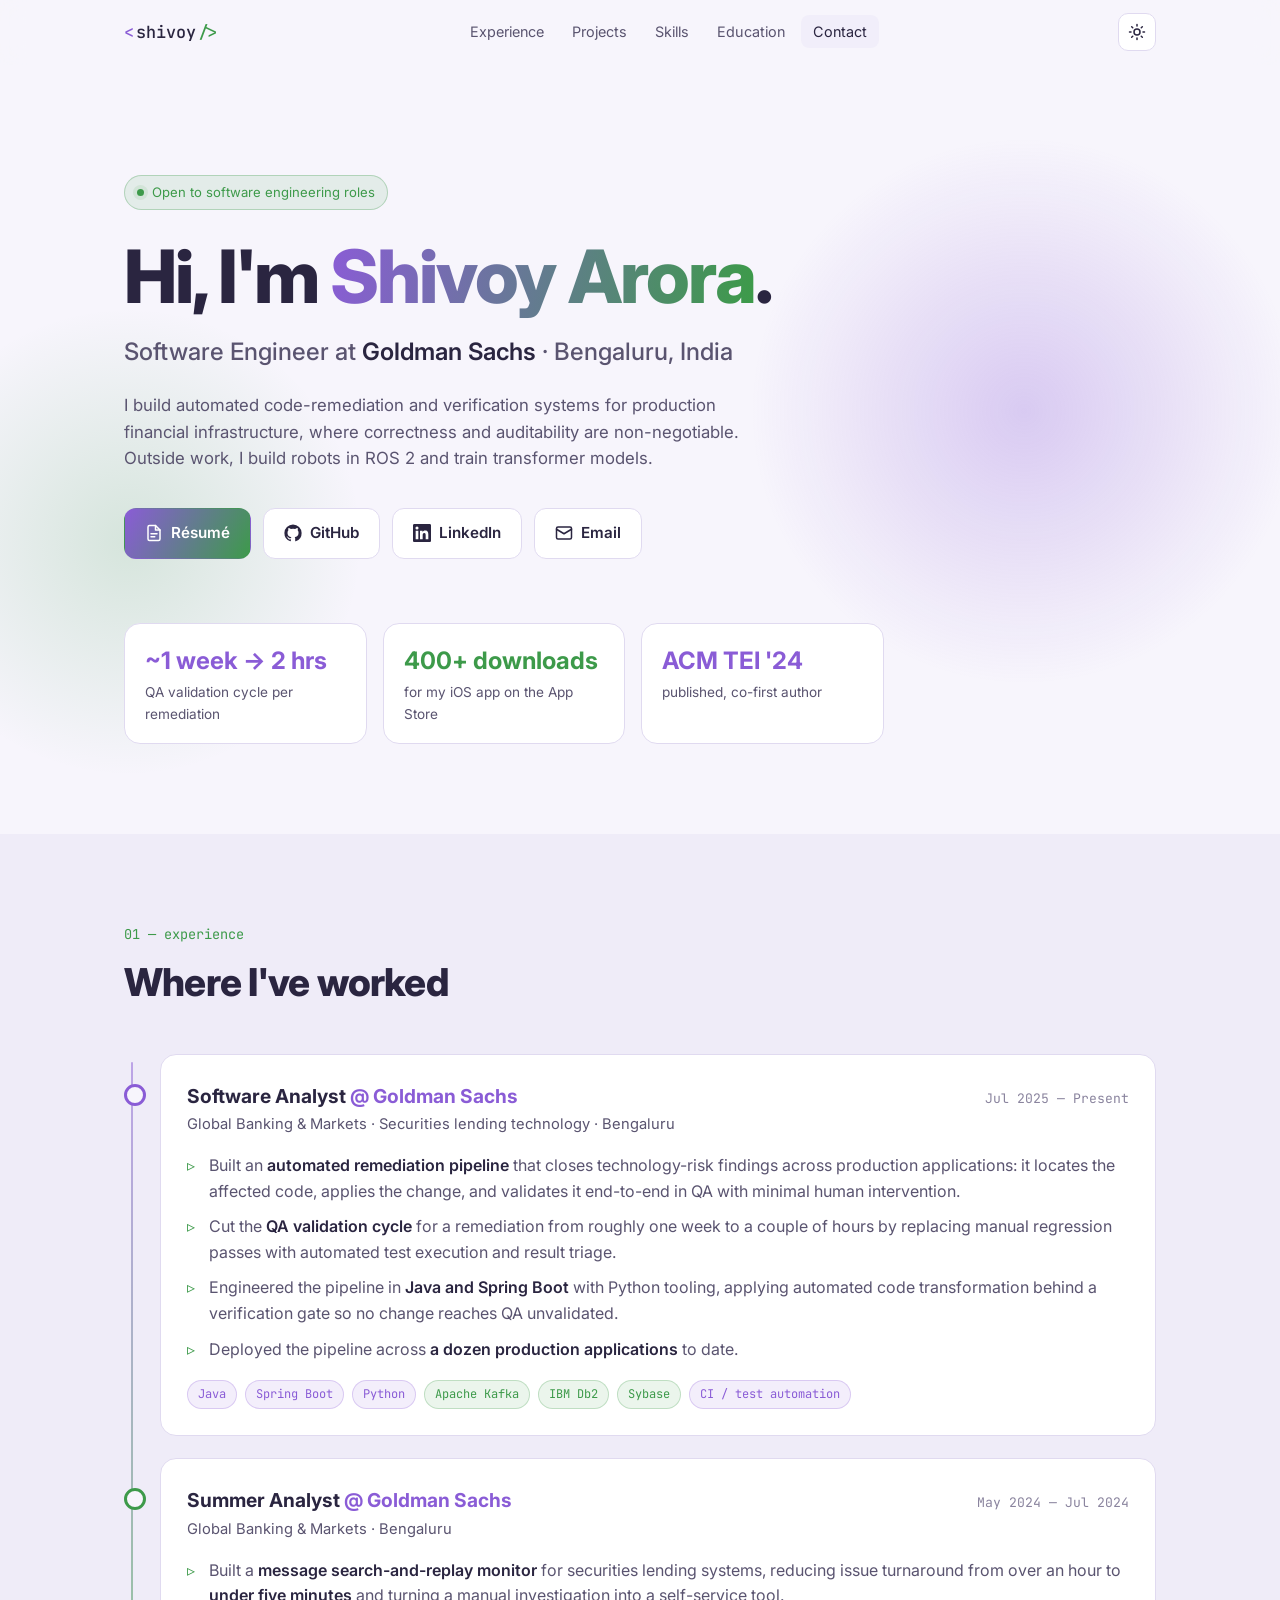
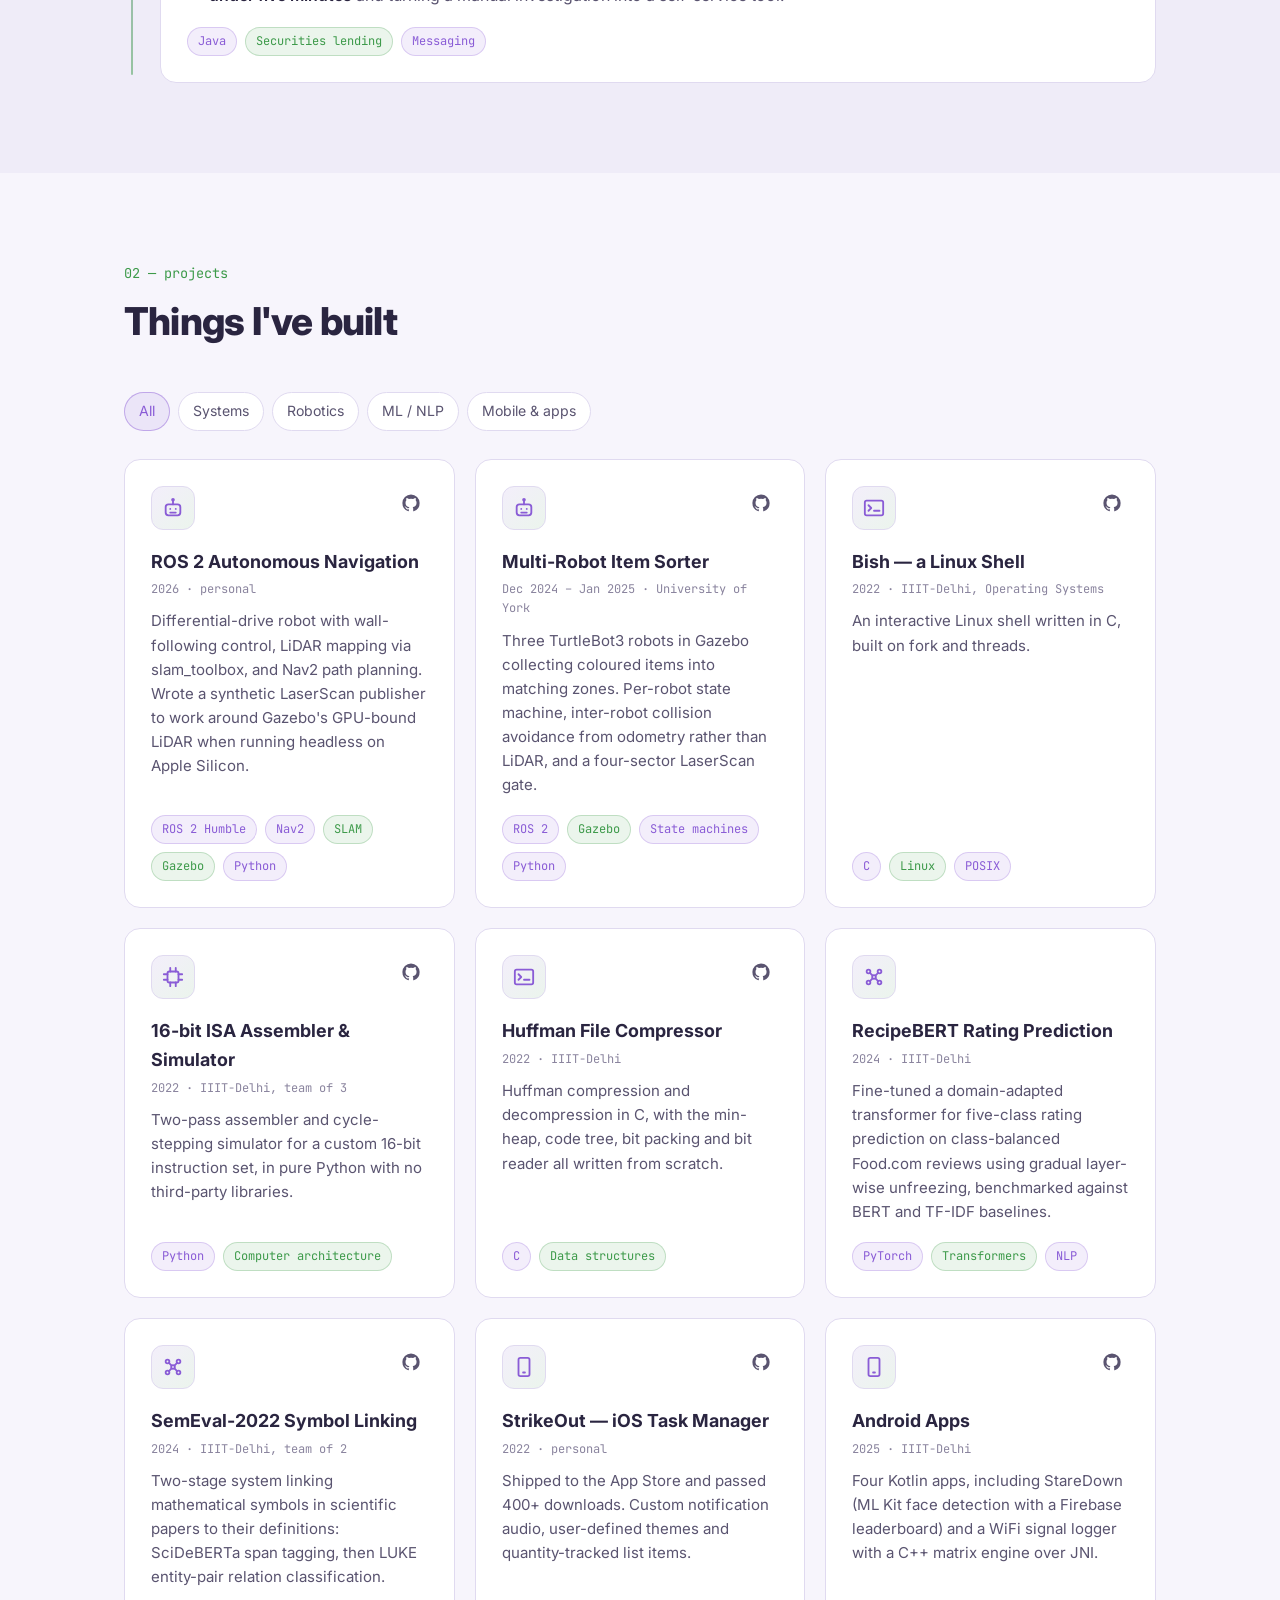
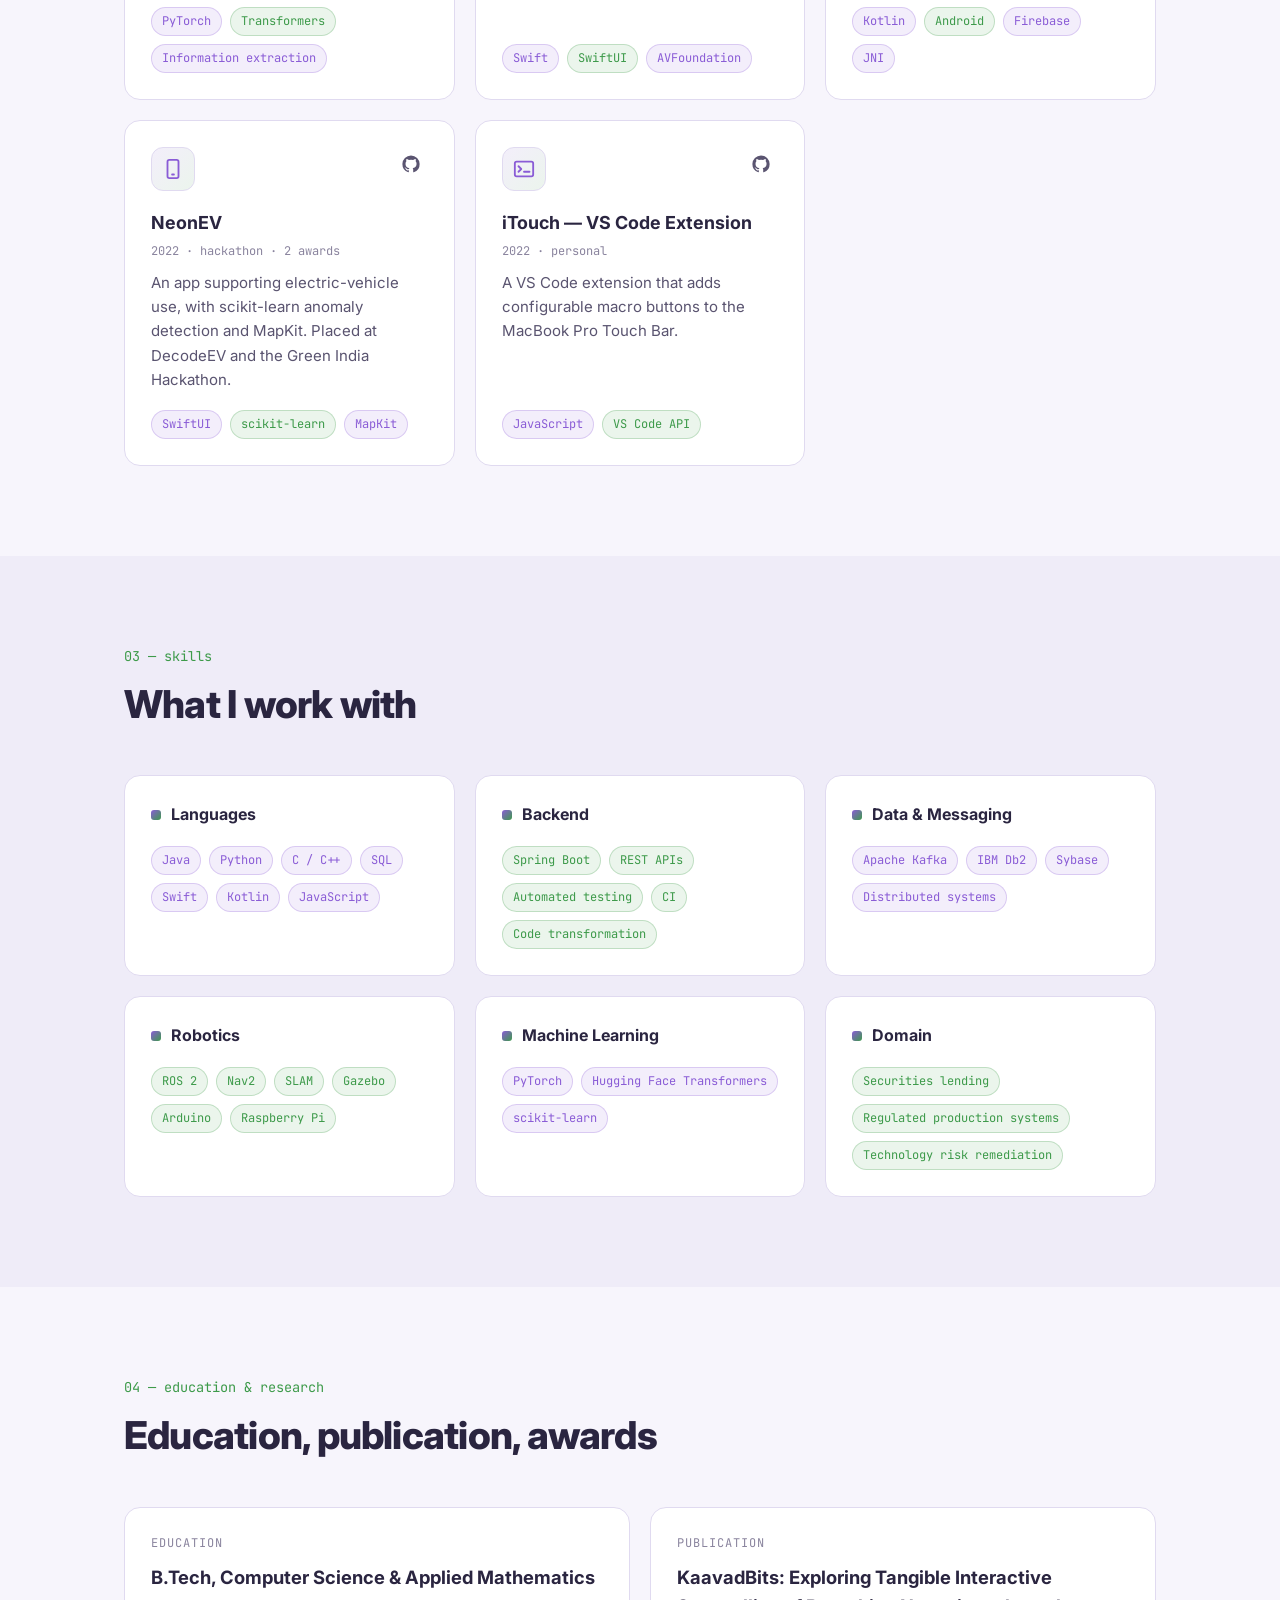
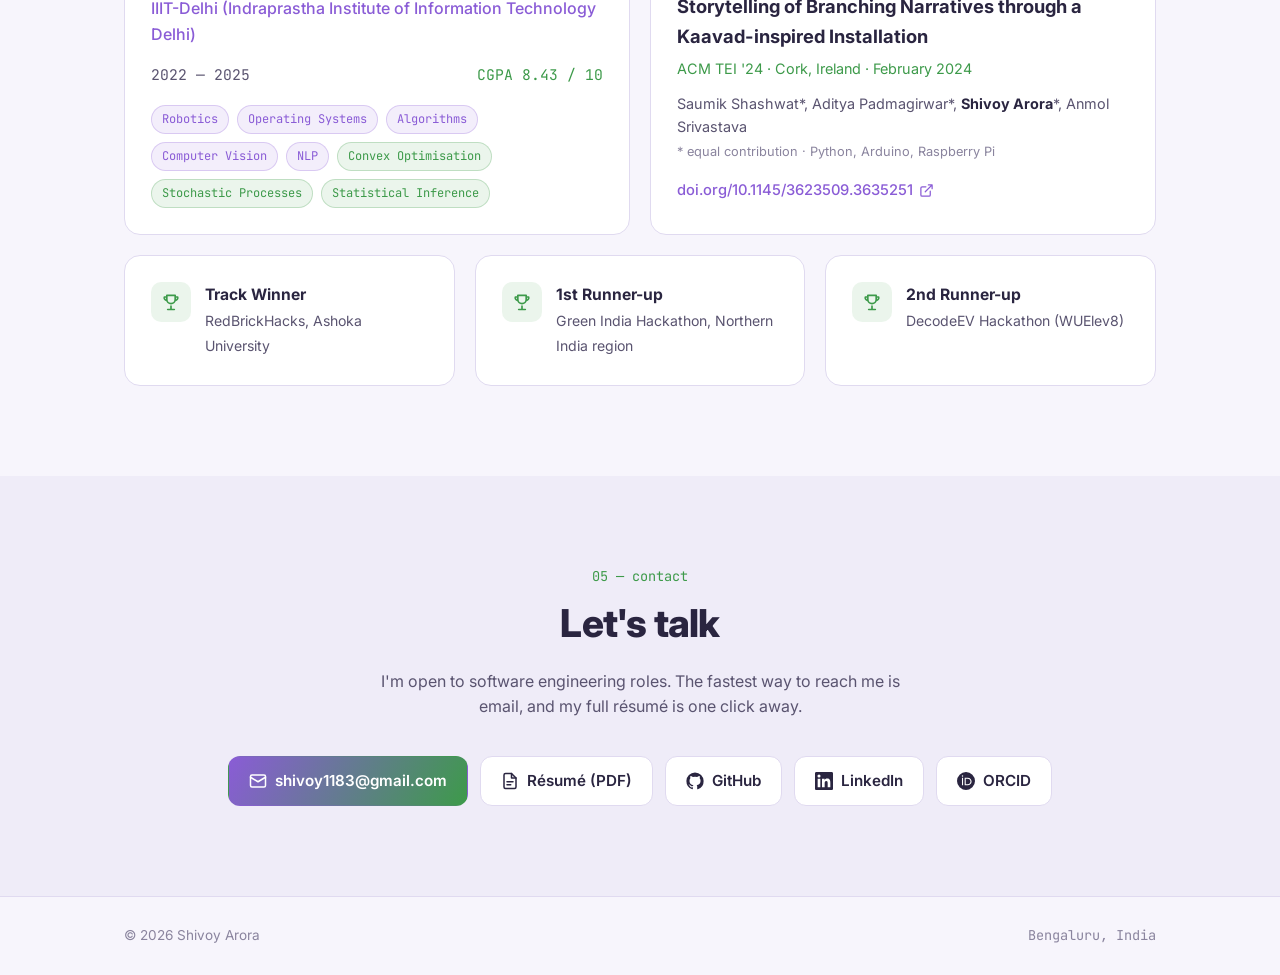
==== commit 73998299: "Swap middle hero stat to App Store downloads Co-Authored-By: Claude Opus 5.5 <noreply@anthropic.com>" ====
--- a/index.html
+++ b/index.html
@@ -393,7 +393,7 @@
       </div>
       <div class="stats rise">
         <div class="stat"><div class="n p">~1 week → 2 hrs</div><div class="l">QA validation cycle per remediation</div></div>
-        <div class="stat"><div class="n g">12 apps</div><div class="l">production applications running my pipeline</div></div>
+        <div class="stat"><div class="n g">400+ downloads</div><div class="l">for my iOS app on the App Store</div></div>
         <div class="stat"><div class="n p">ACM TEI '24</div><div class="l">published, co-first author</div></div>
       </div>
     </div>
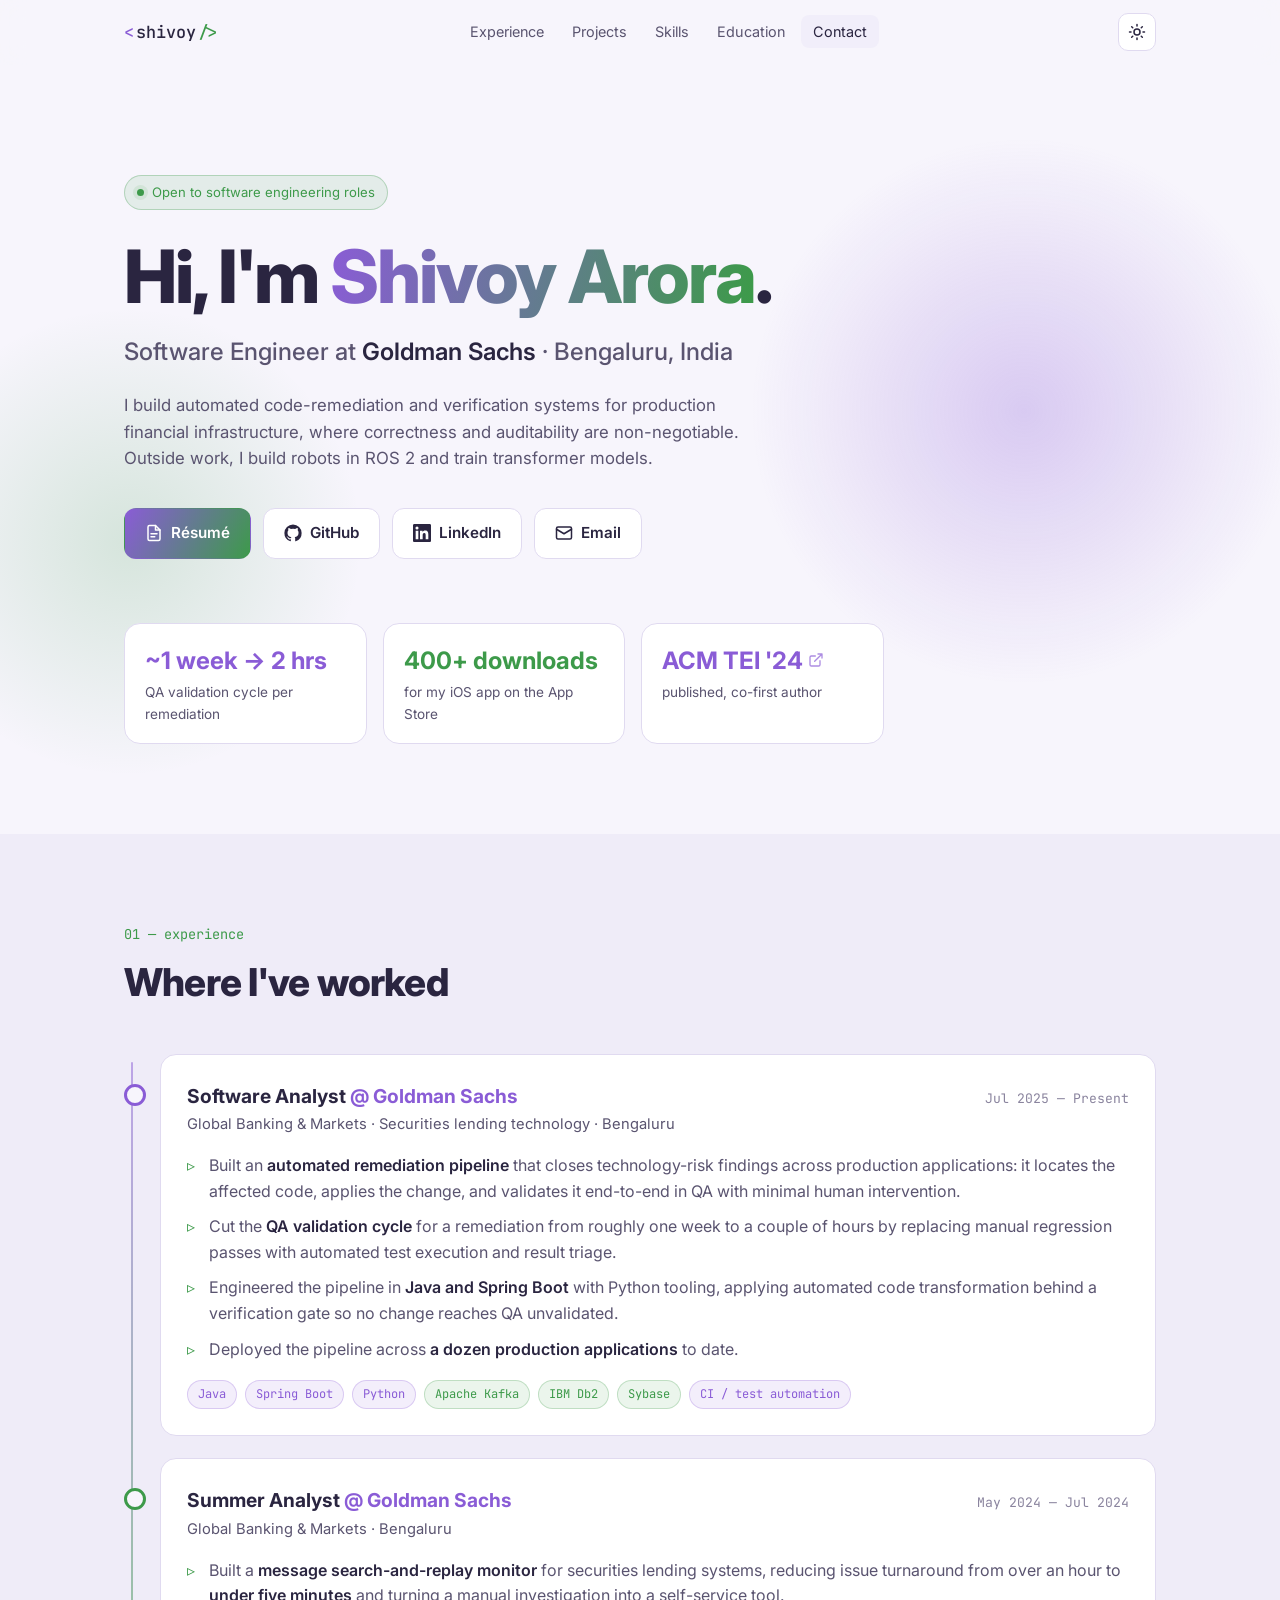
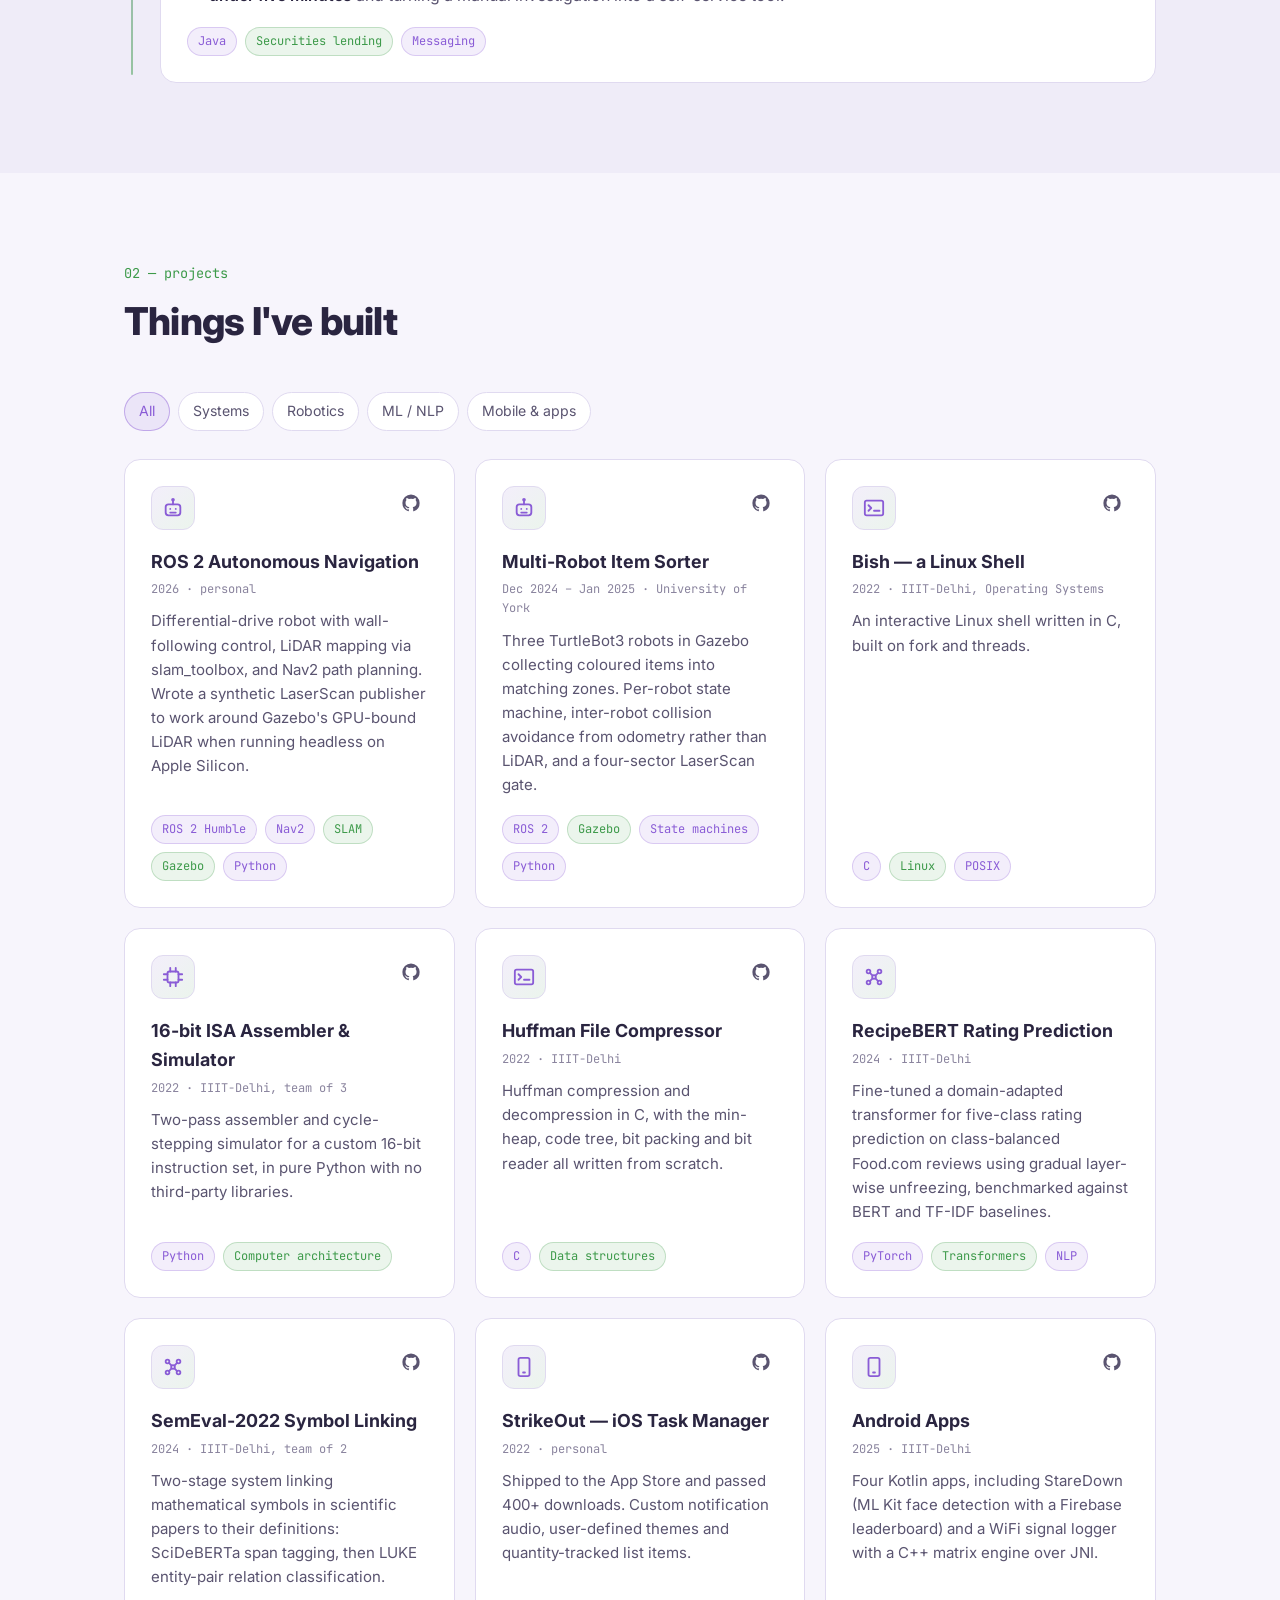
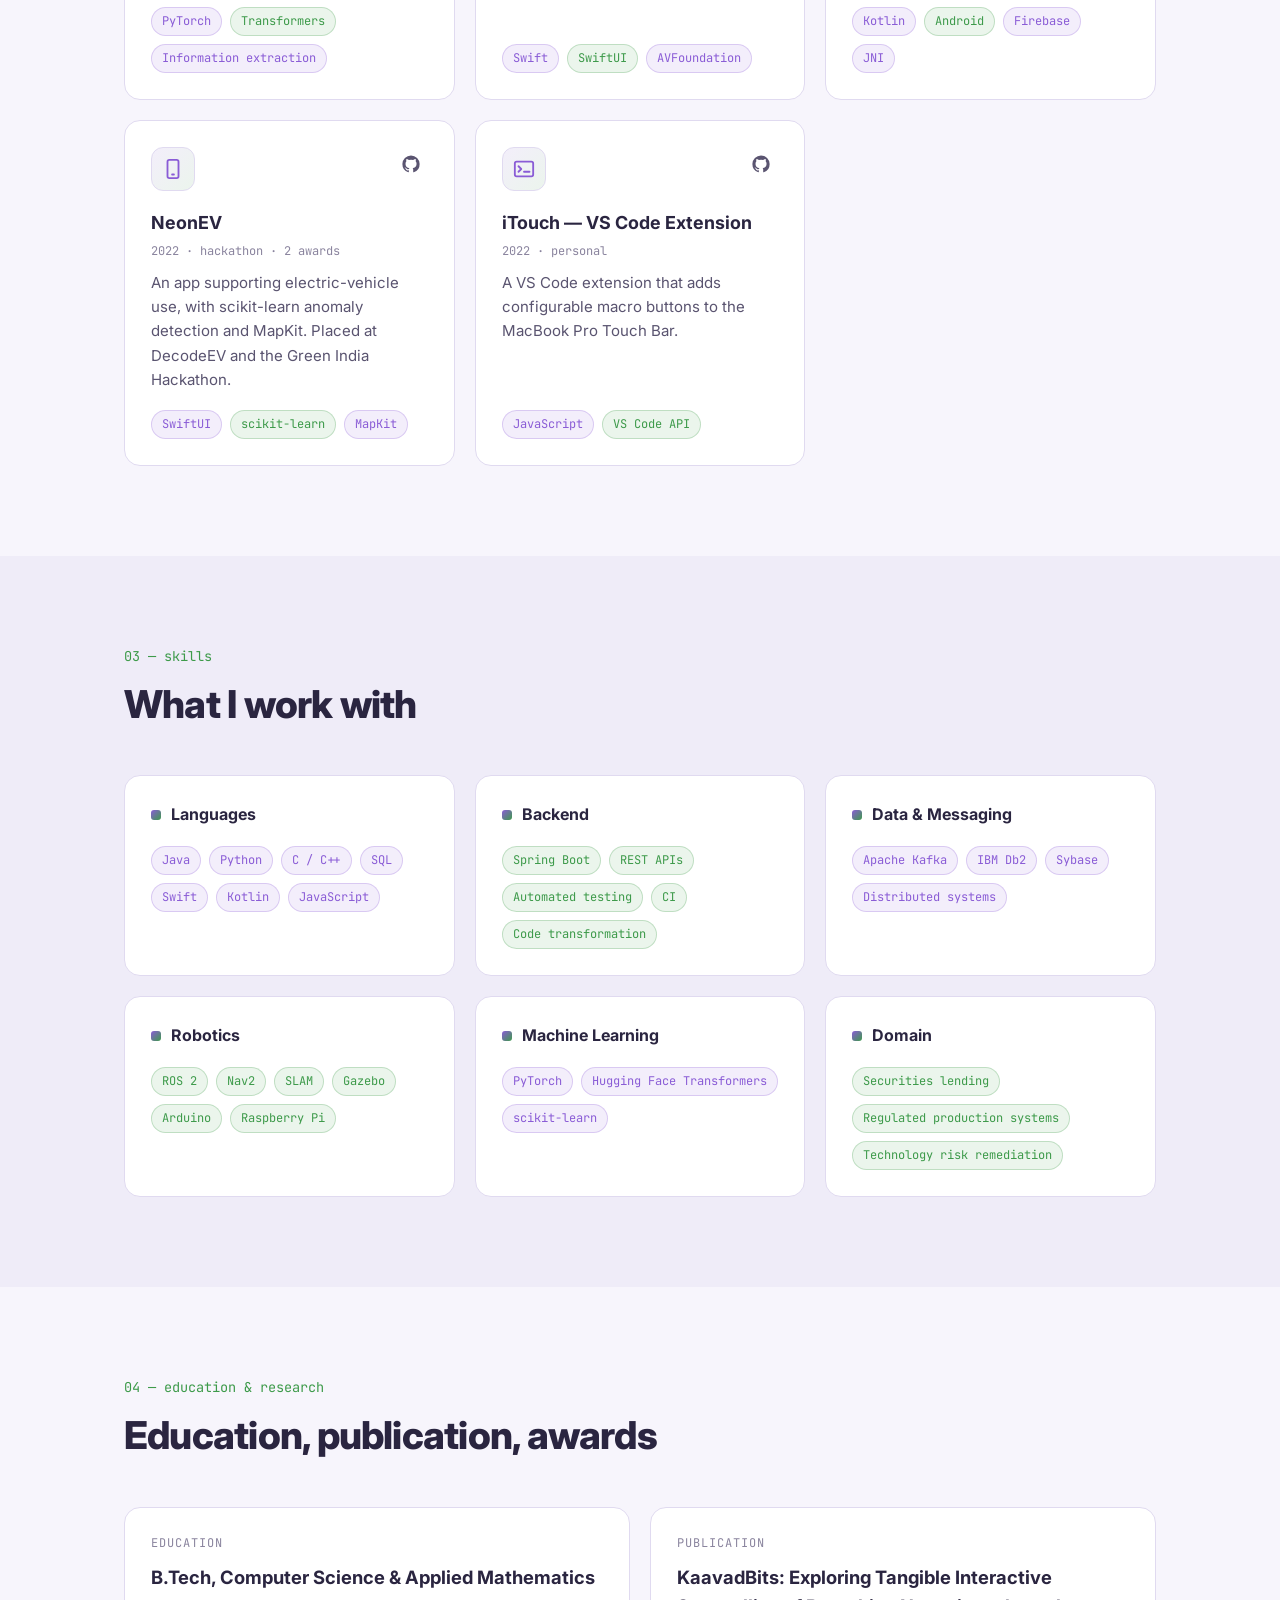
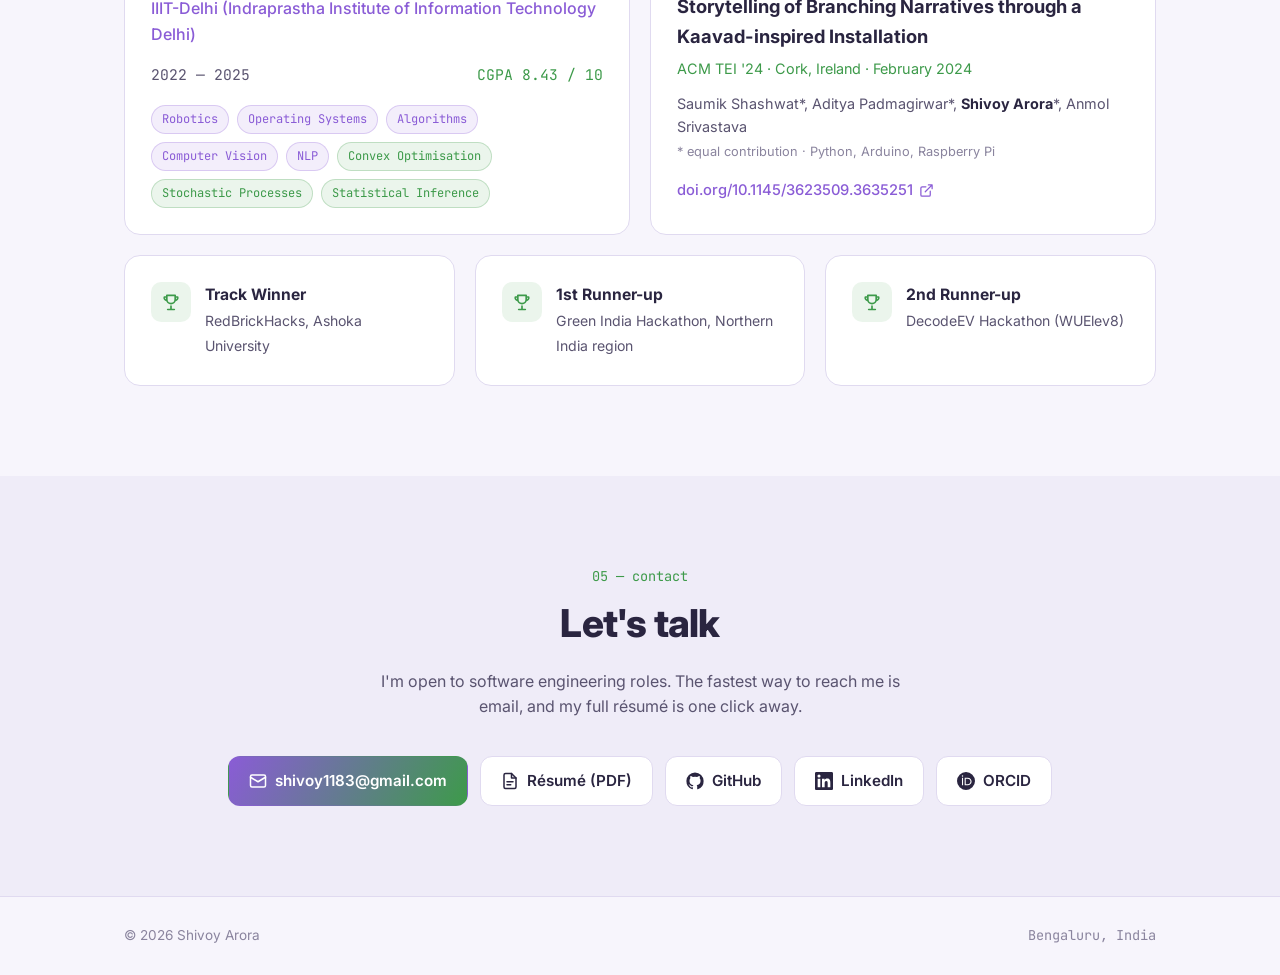
==== commit a30db9a3: "Link TEI '24 hero stat to the ACM DL paper page" ====
--- a/index.html
+++ b/index.html
@@ -180,6 +180,9 @@
   .stat .n.p { color: var(--purple); }
   .stat .n.g { color: var(--green); }
   .stat .l { font-size: .85rem; color: var(--muted); margin-top: 2px; }
+  .stat-link { display: block; transition: transform .2s, border-color .2s, box-shadow .2s; }
+  .stat-link:hover { transform: translateY(-2px); border-color: var(--purple); box-shadow: var(--shadow); }
+  .stat-link svg { width: 16px; height: 16px; vertical-align: 1px; opacity: .7; }
 
   /* ---------- sections ---------- */
   section.block { padding: 90px 0; }
@@ -394,7 +397,7 @@
       <div class="stats rise">
         <div class="stat"><div class="n p">~1 week → 2 hrs</div><div class="l">QA validation cycle per remediation</div></div>
         <div class="stat"><div class="n g">400+ downloads</div><div class="l">for my iOS app on the App Store</div></div>
-        <div class="stat"><div class="n p">ACM TEI '24</div><div class="l">published, co-first author</div></div>
+        <a class="stat stat-link" href="https://dl.acm.org/doi/10.1145/3623509.3635251" target="_blank" rel="noopener"><div class="n p">ACM TEI '24 <svg><use href="#i-ext"/></svg></div><div class="l">published, co-first author</div></a>
       </div>
     </div>
   </section>
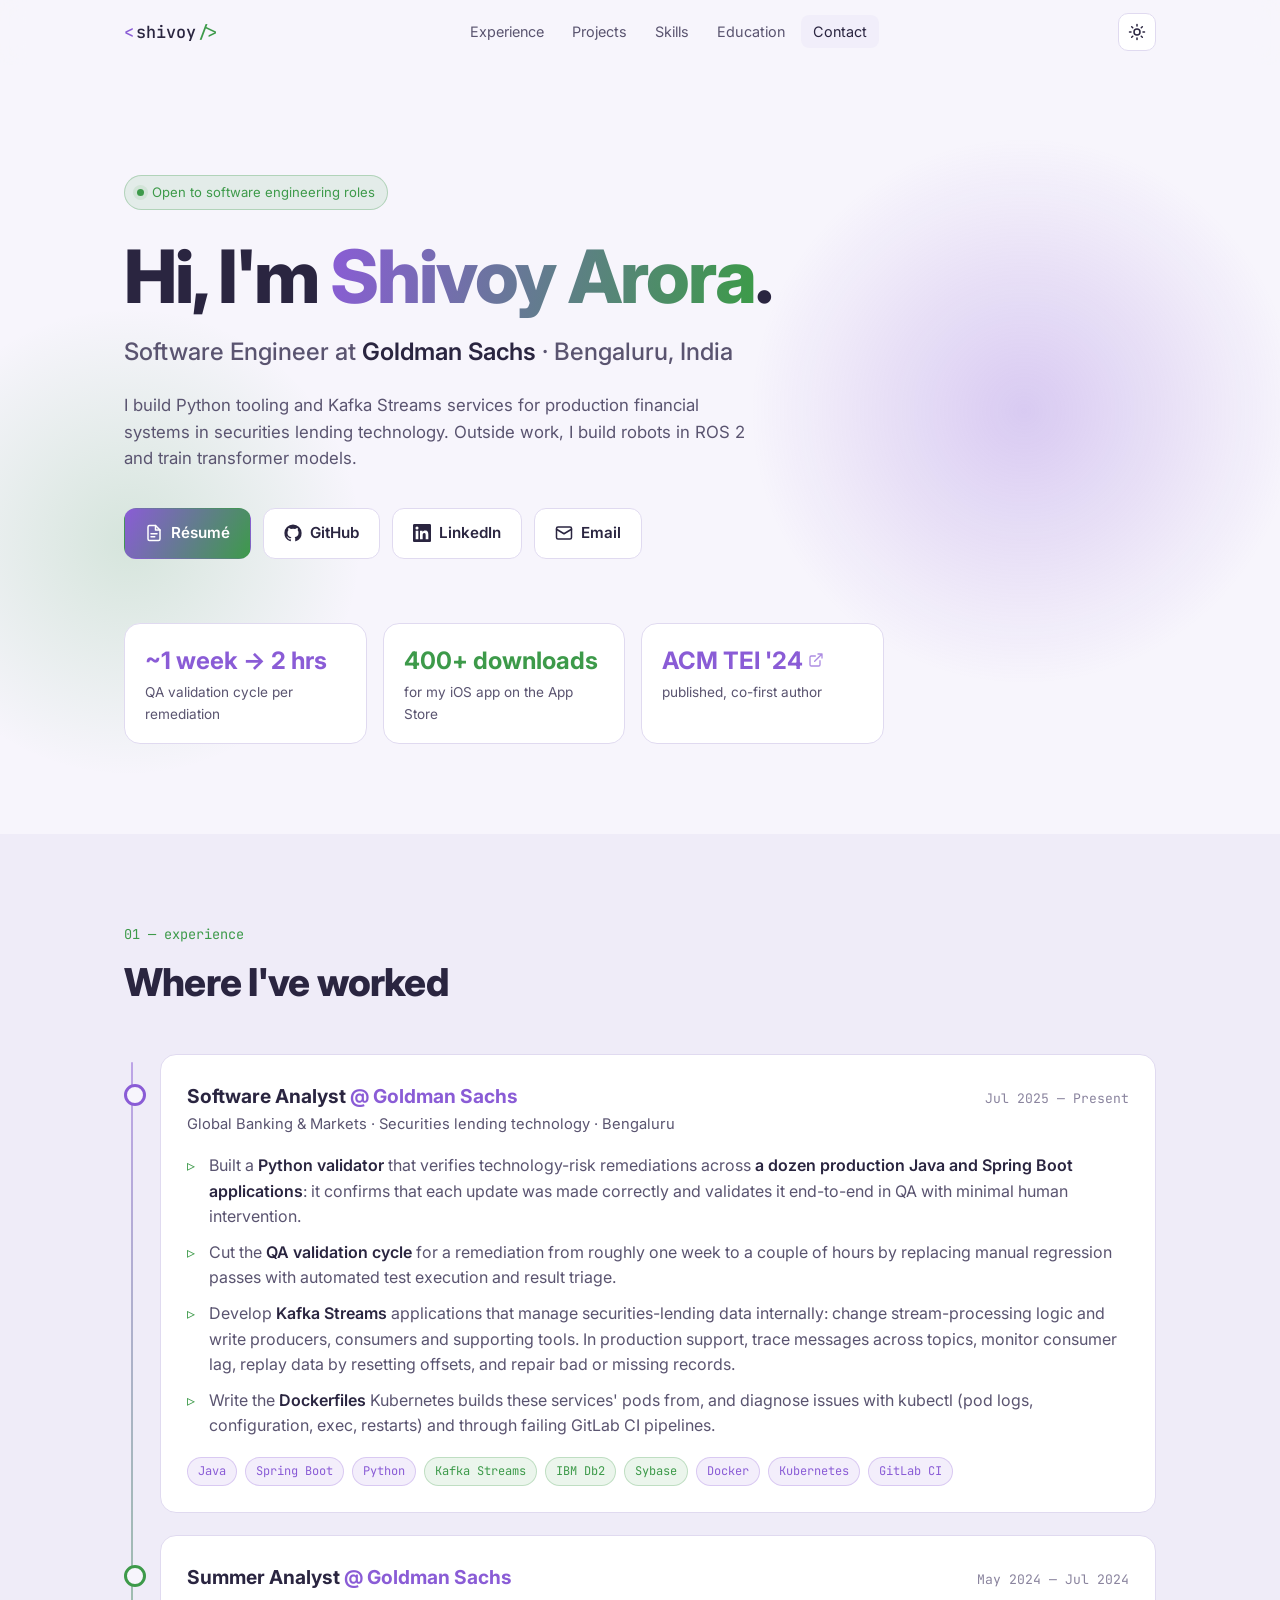
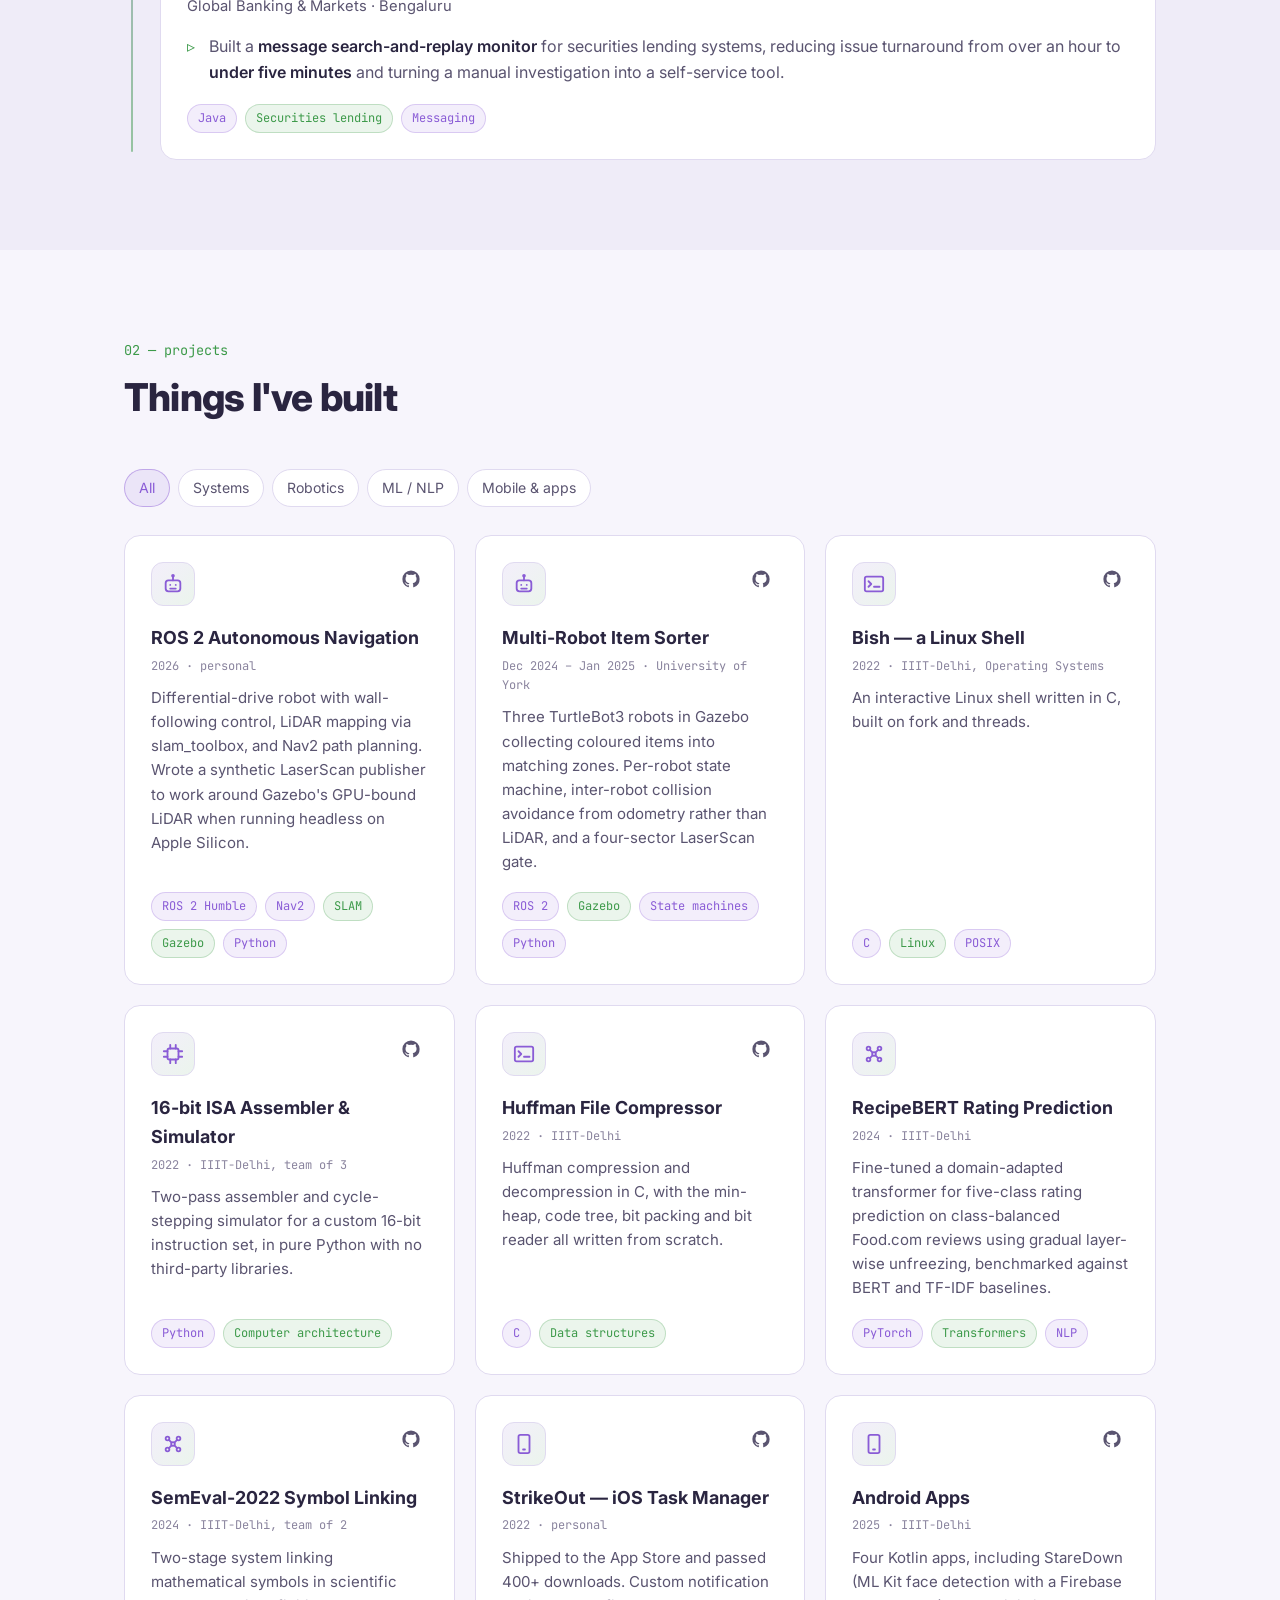
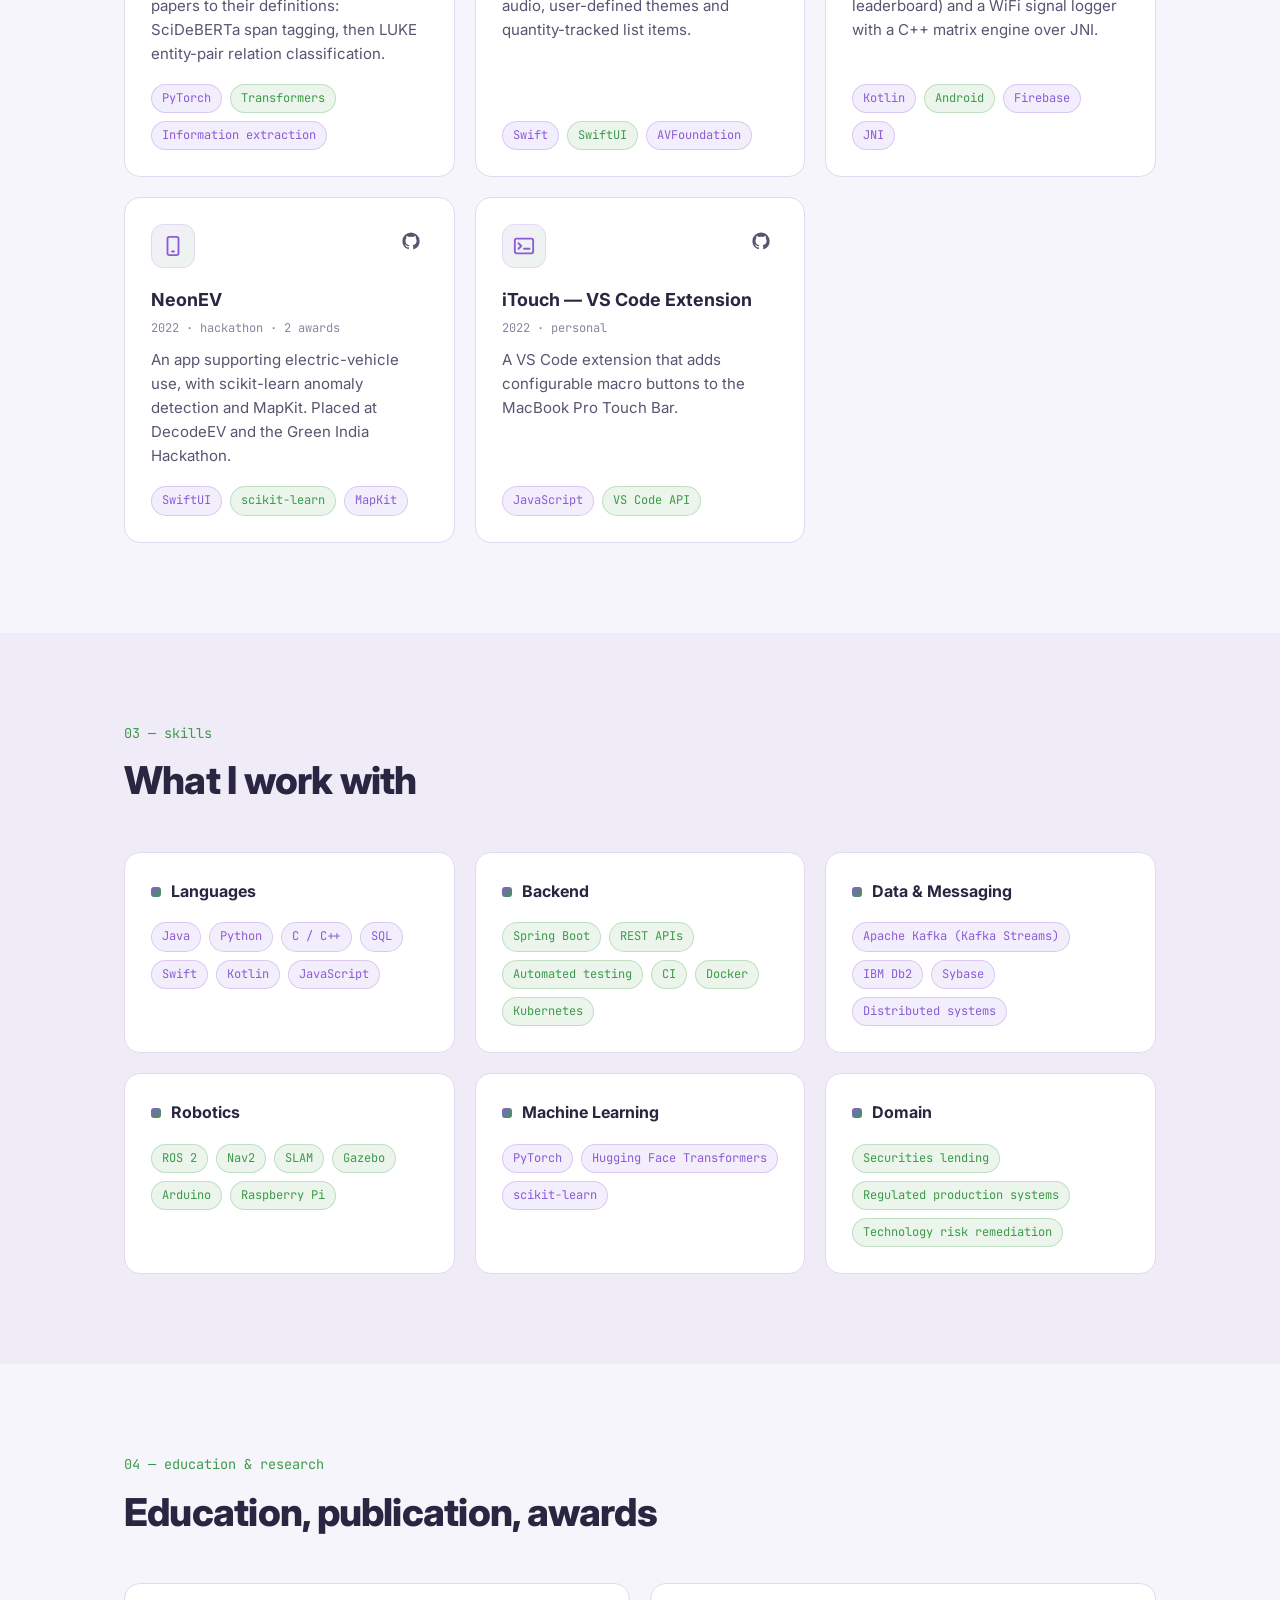
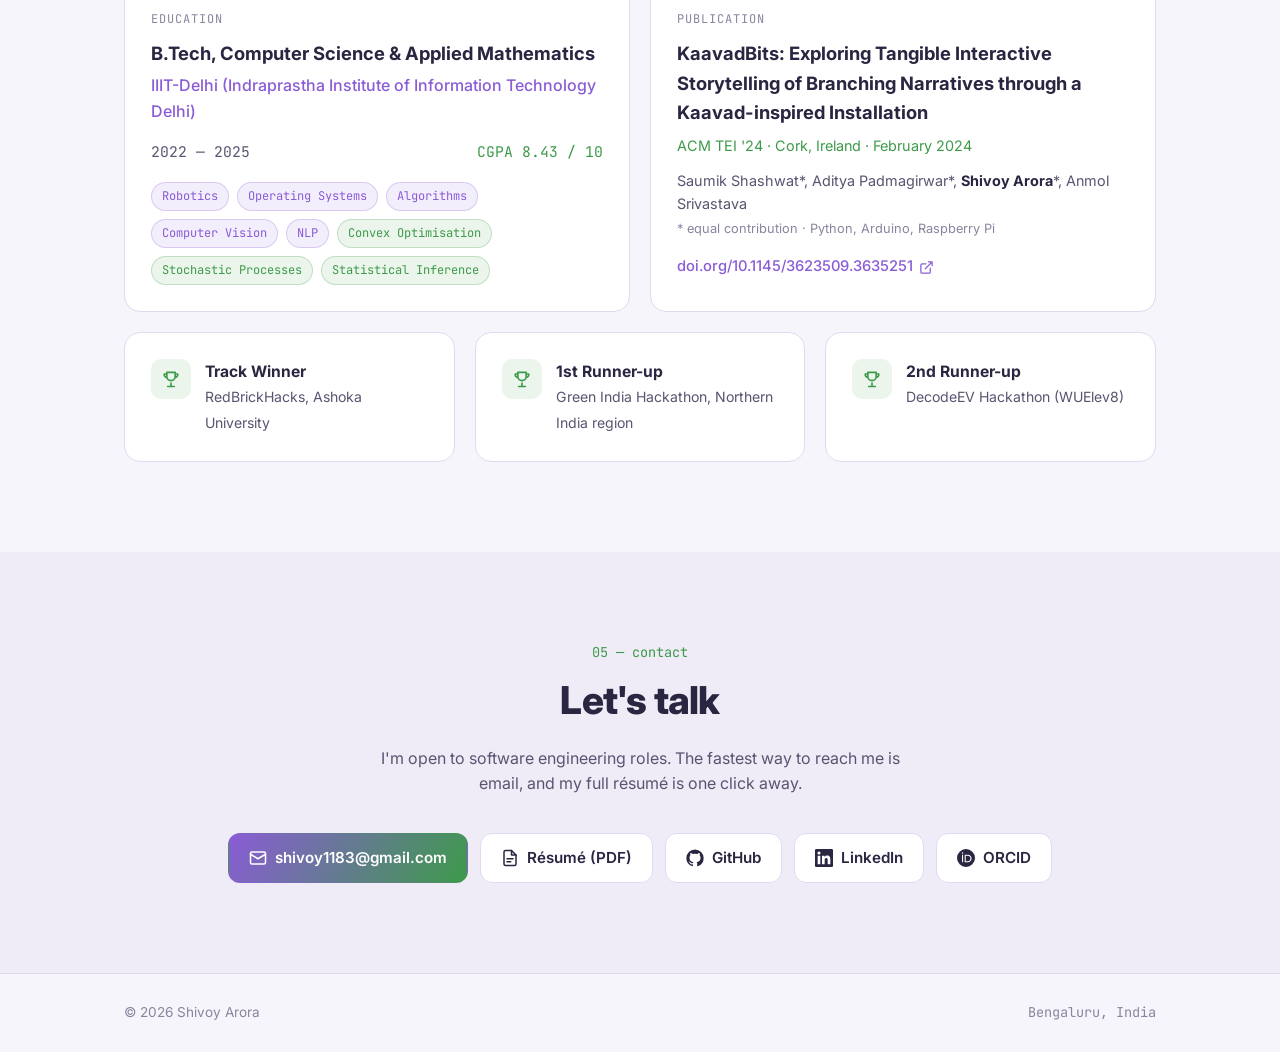
==== commit 67ba790f: "Describe the Goldman work accurately and refresh the résumé" ====
--- a/index.html
+++ b/index.html
@@ -387,7 +387,7 @@
       <div class="eyebrow rise"><span class="dot"></span>Open to software engineering roles</div>
       <h1 class="rise">Hi, I'm <span class="grad-text">Shivoy Arora</span>.</h1>
       <p class="role rise">Software Engineer at <b>Goldman Sachs</b> · Bengaluru, India</p>
-      <p class="lede rise">I build automated code-remediation and verification systems for production financial infrastructure, where correctness and auditability are non-negotiable. Outside work, I build robots in ROS&nbsp;2 and train transformer models.</p>
+      <p class="lede rise">I build Python tooling and Kafka Streams services for production financial systems in securities lending technology. Outside work, I build robots in ROS&nbsp;2 and train transformer models.</p>
       <div class="cta rise">
         <a class="btn primary" href="resume.pdf" target="_blank" rel="noopener"><svg><use href="#i-doc"/></svg>Résumé</a>
         <a class="btn" href="https://github.com/arorashivoy" target="_blank" rel="noopener"><svg><use href="#i-gh"/></svg>GitHub</a>
@@ -414,14 +414,14 @@
             </div>
             <div class="t-sub">Global Banking &amp; Markets · Securities lending technology · Bengaluru</div>
             <ul class="bul">
-              <li>Built an <b>automated remediation pipeline</b> that closes technology-risk findings across production applications: it locates the affected code, applies the change, and validates it end-to-end in QA with minimal human intervention.</li>
+              <li>Built a <b>Python validator</b> that verifies technology-risk remediations across <b>a dozen production Java and Spring Boot applications</b>: it confirms that each update was made correctly and validates it end-to-end in QA with minimal human intervention.</li>
               <li>Cut the <b>QA validation cycle</b> for a remediation from roughly one week to a couple of hours by replacing manual regression passes with automated test execution and result triage.</li>
-              <li>Engineered the pipeline in <b>Java and Spring Boot</b> with Python tooling, applying automated code transformation behind a verification gate so no change reaches QA unvalidated.</li>
-              <li>Deployed the pipeline across <b>a dozen production applications</b> to date.</li>
+              <li>Develop <b>Kafka Streams</b> applications that manage securities-lending data internally: change stream-processing logic and write producers, consumers and supporting tools. In production support, trace messages across topics, monitor consumer lag, replay data by resetting offsets, and repair bad or missing records.</li>
+              <li>Write the <b>Dockerfiles</b> Kubernetes builds these services' pods from, and diagnose issues with kubectl (pod logs, configuration, exec, restarts) and through failing GitLab CI pipelines.</li>
             </ul>
             <div class="tags">
               <span class="tag">Java</span><span class="tag">Spring Boot</span><span class="tag">Python</span>
-              <span class="tag g">Apache Kafka</span><span class="tag g">IBM Db2</span><span class="tag g">Sybase</span><span class="tag">CI / test automation</span>
+              <span class="tag g">Kafka Streams</span><span class="tag g">IBM Db2</span><span class="tag g">Sybase</span><span class="tag">Docker</span><span class="tag">Kubernetes</span><span class="tag">GitLab CI</span>
             </div>
           </div>
         </div>
@@ -586,9 +586,9 @@
         <div class="card reveal"><h3><span class="sw"></span>Languages</h3>
           <div class="tags"><span class="tag">Java</span><span class="tag">Python</span><span class="tag">C / C++</span><span class="tag">SQL</span><span class="tag">Swift</span><span class="tag">Kotlin</span><span class="tag">JavaScript</span></div></div>
         <div class="card reveal"><h3><span class="sw"></span>Backend</h3>
-          <div class="tags"><span class="tag g">Spring Boot</span><span class="tag g">REST APIs</span><span class="tag g">Automated testing</span><span class="tag g">CI</span><span class="tag g">Code transformation</span></div></div>
+          <div class="tags"><span class="tag g">Spring Boot</span><span class="tag g">REST APIs</span><span class="tag g">Automated testing</span><span class="tag g">CI</span><span class="tag g">Docker</span><span class="tag g">Kubernetes</span></div></div>
         <div class="card reveal"><h3><span class="sw"></span>Data &amp; Messaging</h3>
-          <div class="tags"><span class="tag">Apache Kafka</span><span class="tag">IBM Db2</span><span class="tag">Sybase</span><span class="tag">Distributed systems</span></div></div>
+          <div class="tags"><span class="tag">Apache Kafka (Kafka Streams)</span><span class="tag">IBM Db2</span><span class="tag">Sybase</span><span class="tag">Distributed systems</span></div></div>
         <div class="card reveal"><h3><span class="sw"></span>Robotics</h3>
           <div class="tags"><span class="tag g">ROS 2</span><span class="tag g">Nav2</span><span class="tag g">SLAM</span><span class="tag g">Gazebo</span><span class="tag g">Arduino</span><span class="tag g">Raspberry Pi</span></div></div>
         <div class="card reveal"><h3><span class="sw"></span>Machine Learning</h3>
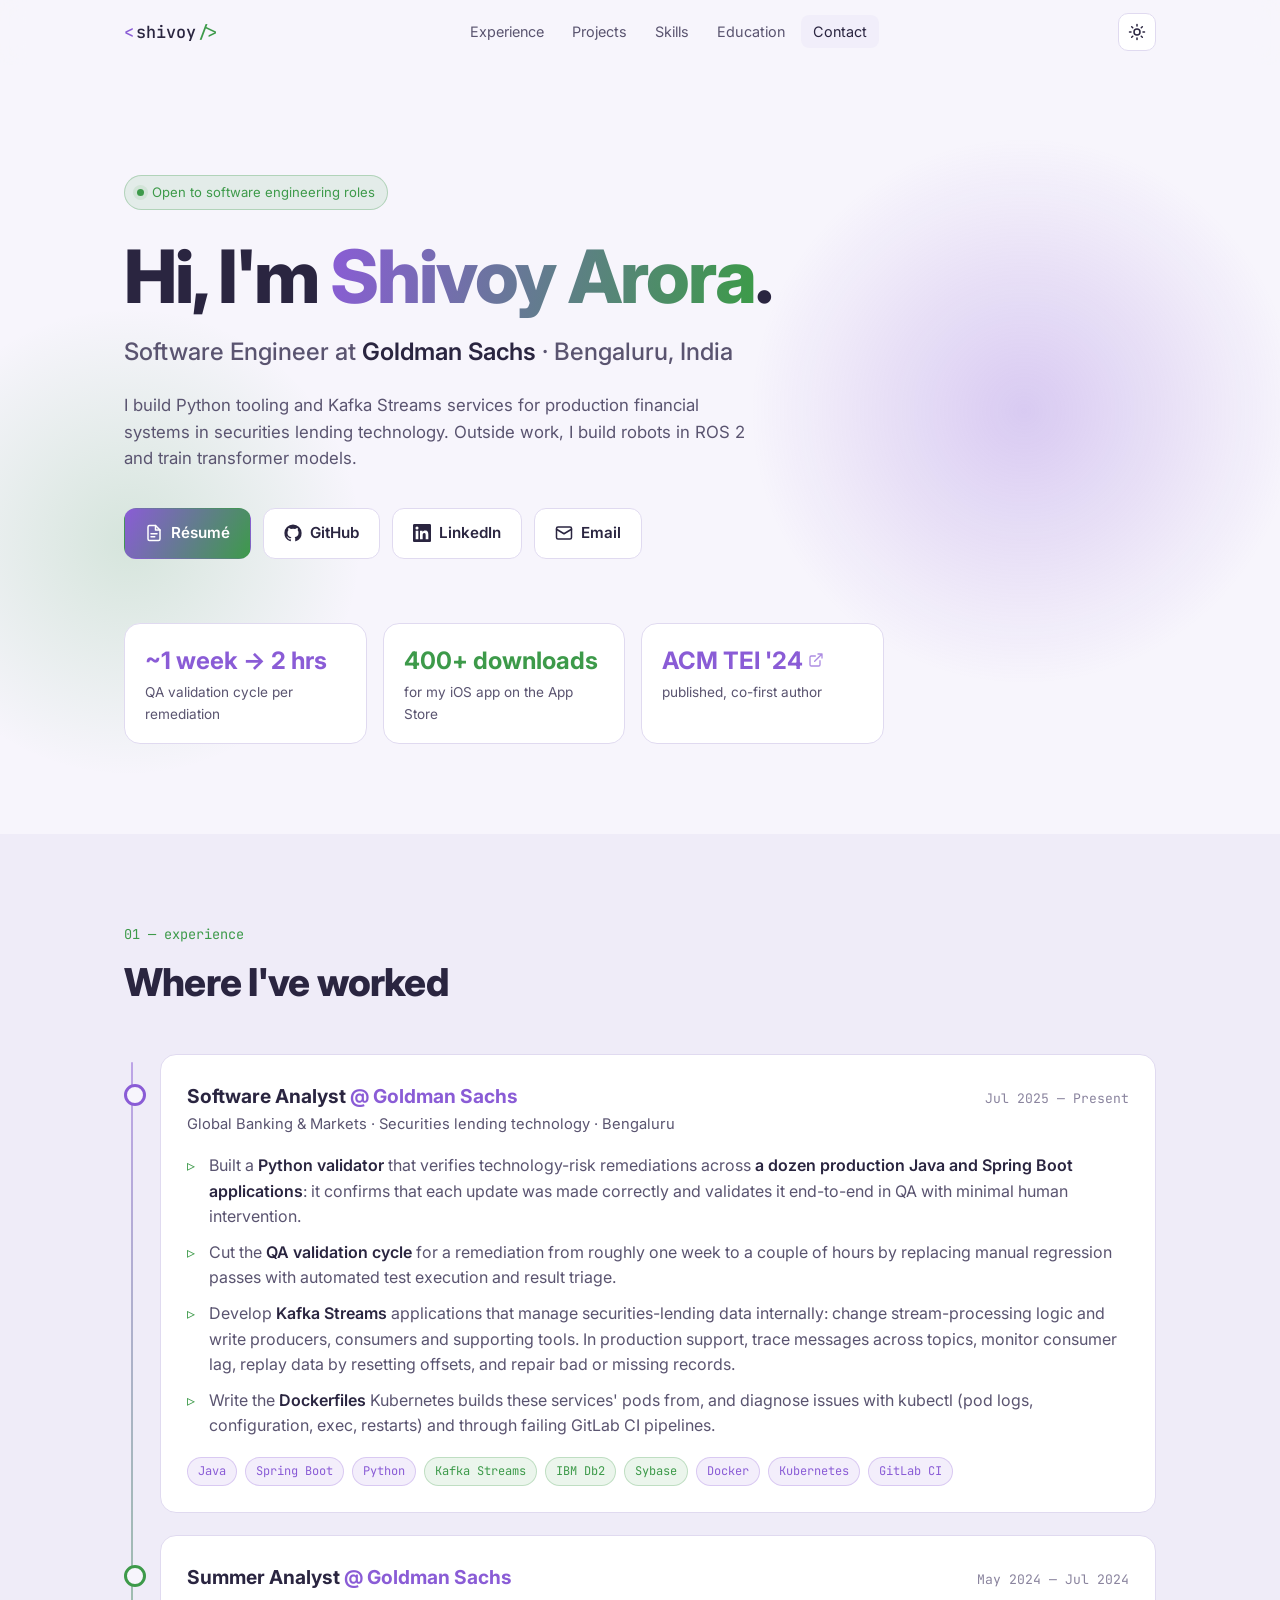
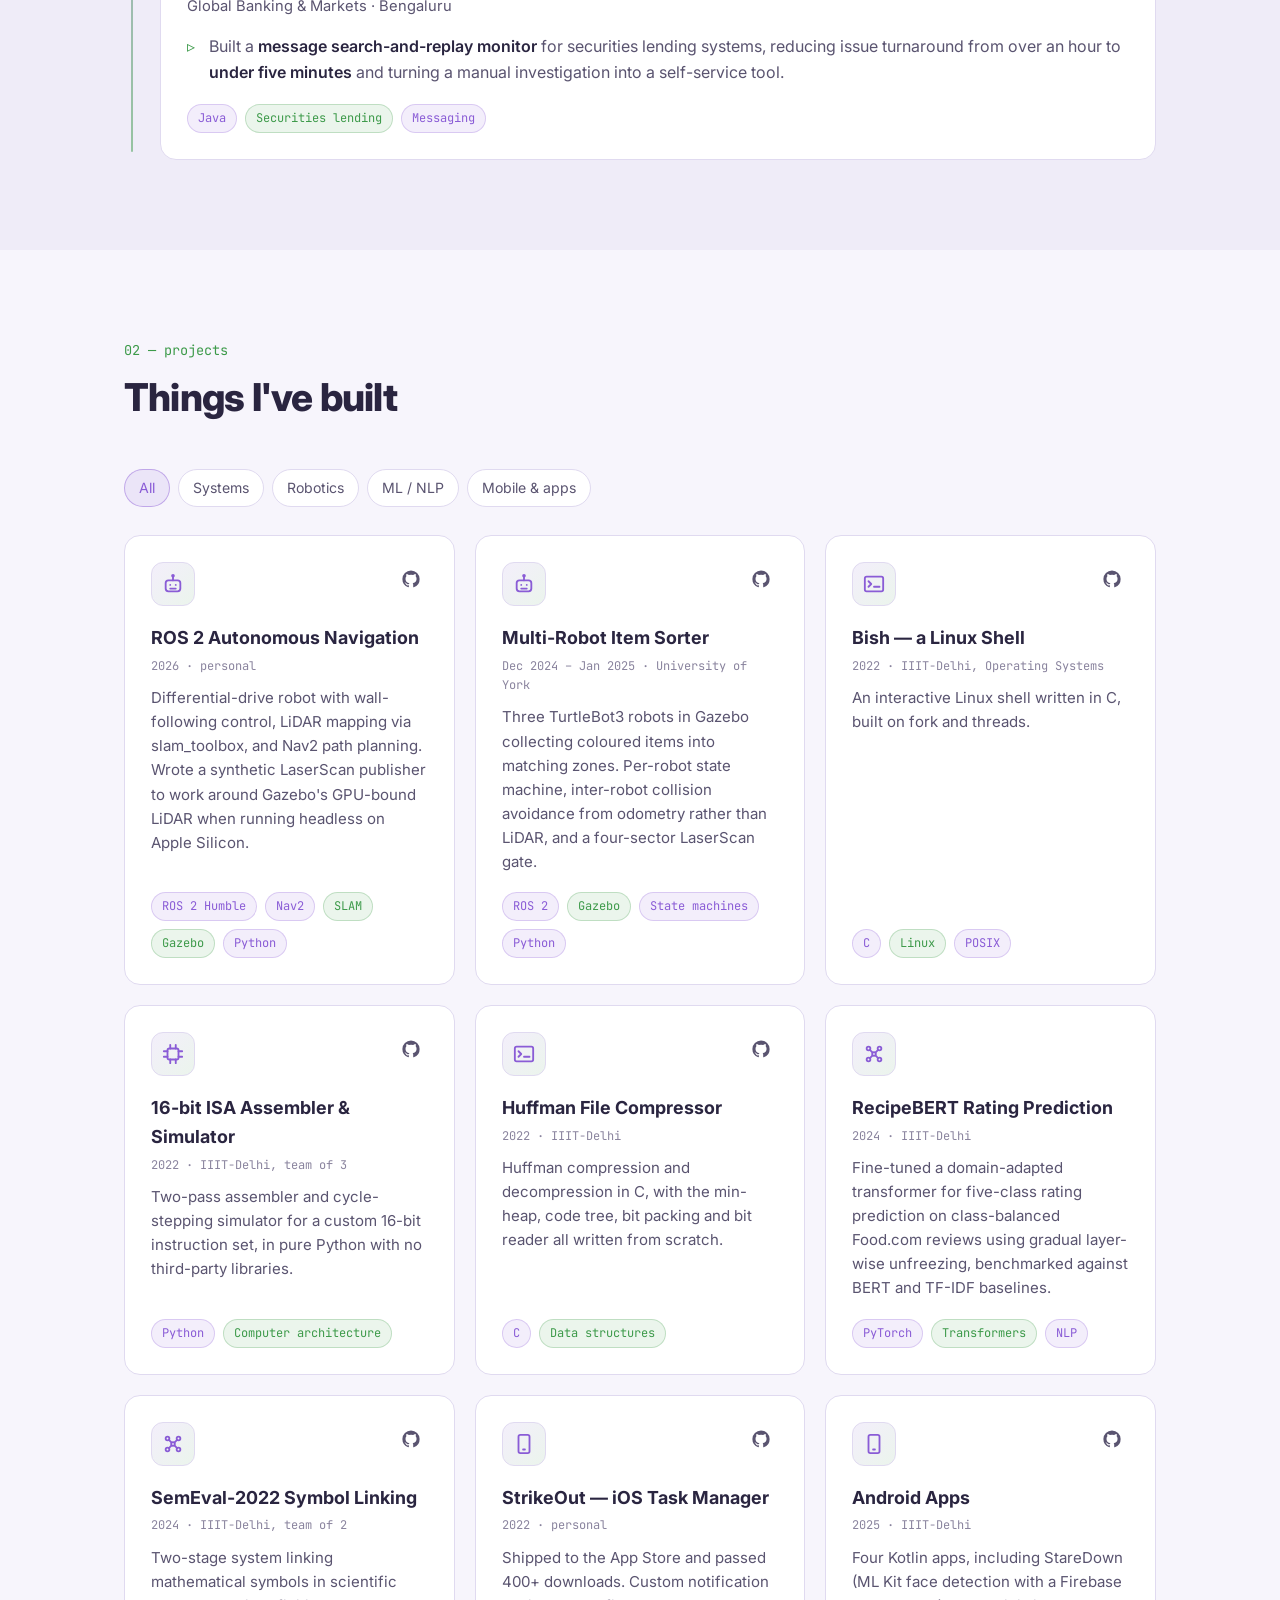
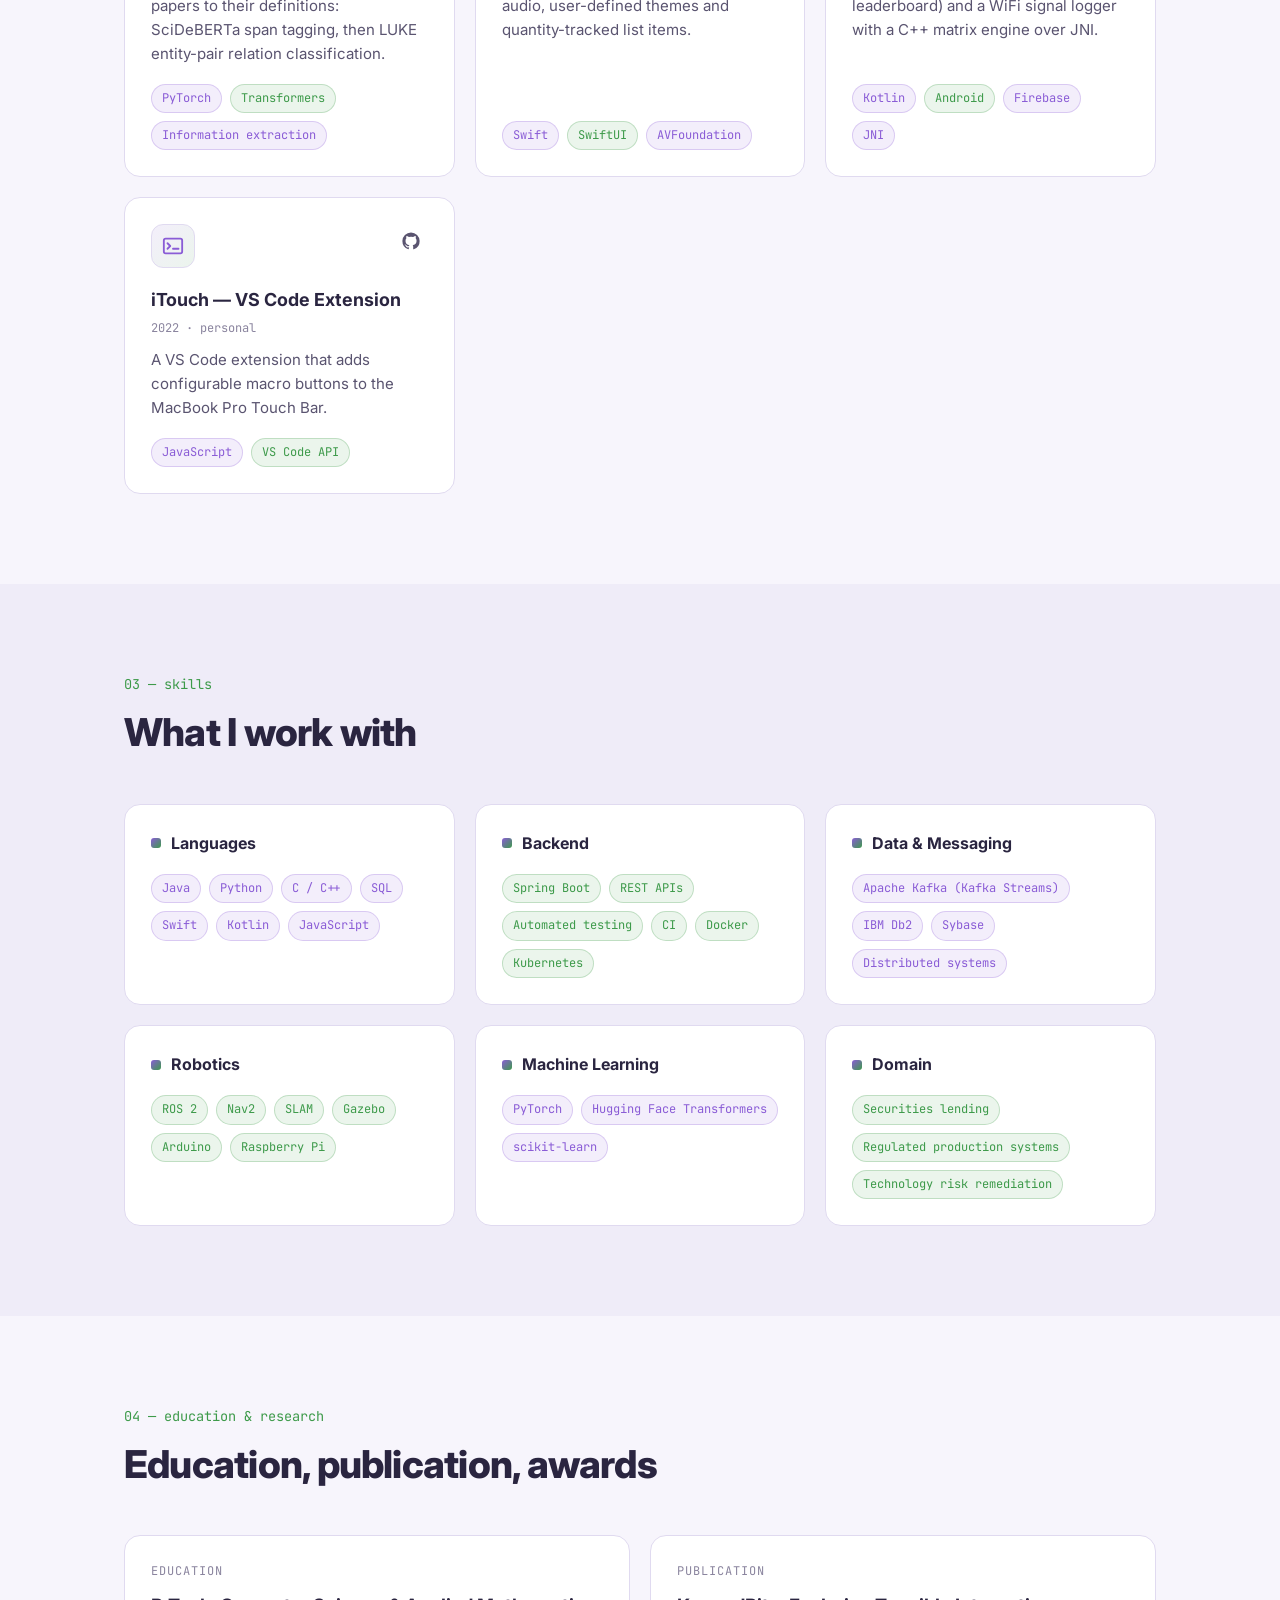
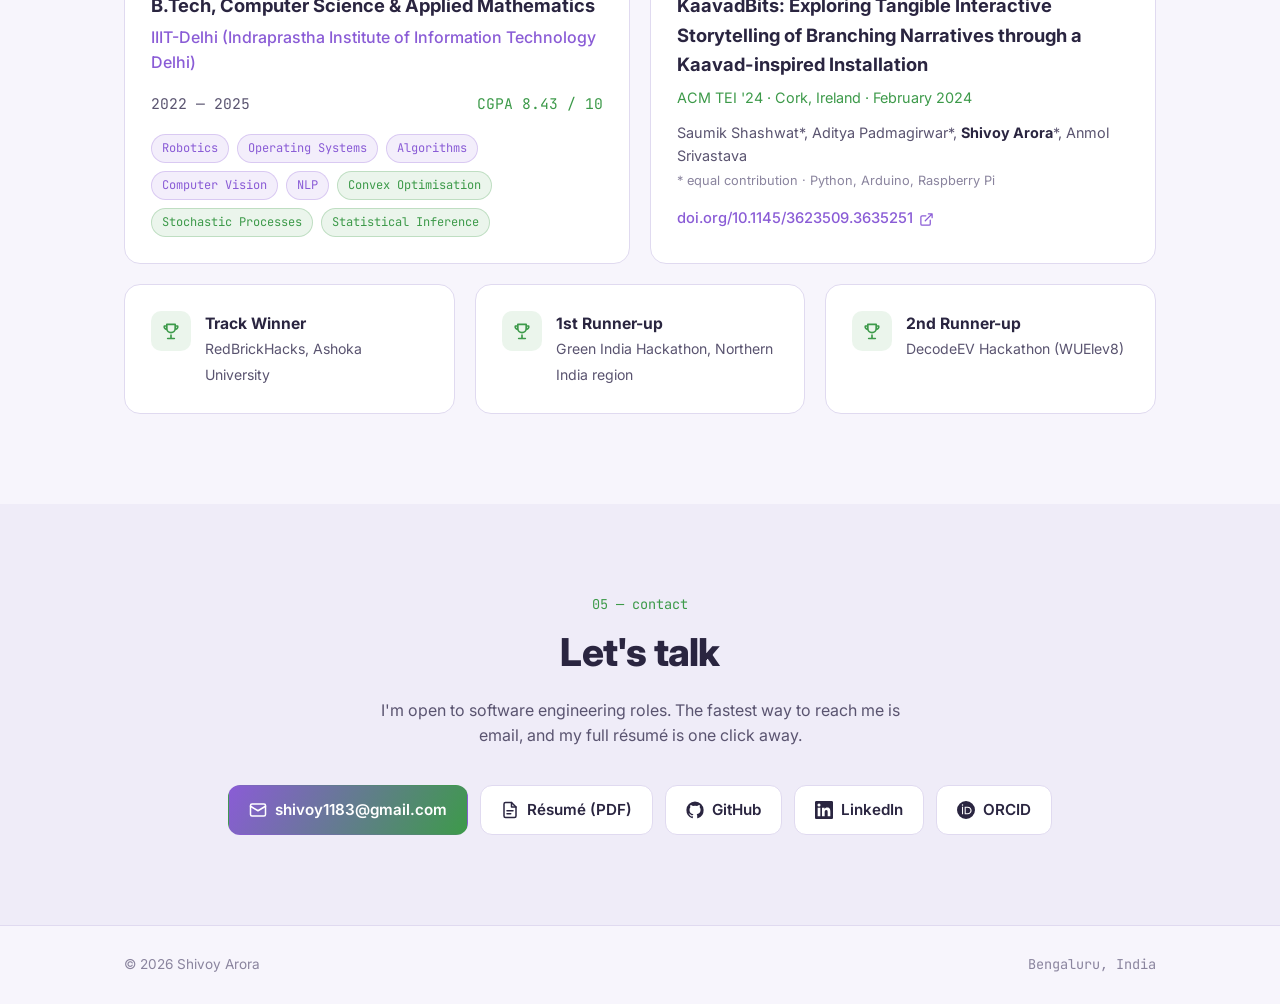
==== commit b258b9c0: "Remove the NeonEV project card" ====
--- a/index.html
+++ b/index.html
@@ -555,17 +555,6 @@
 
         <article class="card proj reveal" data-c="mobile">
           <div class="proj-top">
-            <div class="proj-icon"><svg><use href="#i-phone"/></svg></div>
-            <div class="proj-links"><a href="https://github.com/arorashivoy/NeonEV" target="_blank" rel="noopener" aria-label="Source on GitHub"><svg><use href="#i-gh"/></svg></a></div>
-          </div>
-          <h3>NeonEV</h3>
-          <div class="meta">2022 · hackathon · 2 awards</div>
-          <p>An app supporting electric-vehicle use, with scikit-learn anomaly detection and MapKit. Placed at DecodeEV and the Green India Hackathon.</p>
-          <div class="tags"><span class="tag">SwiftUI</span><span class="tag g">scikit-learn</span><span class="tag">MapKit</span></div>
-        </article>
-
-        <article class="card proj reveal" data-c="mobile">
-          <div class="proj-top">
             <div class="proj-icon"><svg><use href="#i-term"/></svg></div>
             <div class="proj-links"><a href="https://github.com/arorashivoy/iTouch" target="_blank" rel="noopener" aria-label="Source on GitHub"><svg><use href="#i-gh"/></svg></a></div>
           </div>
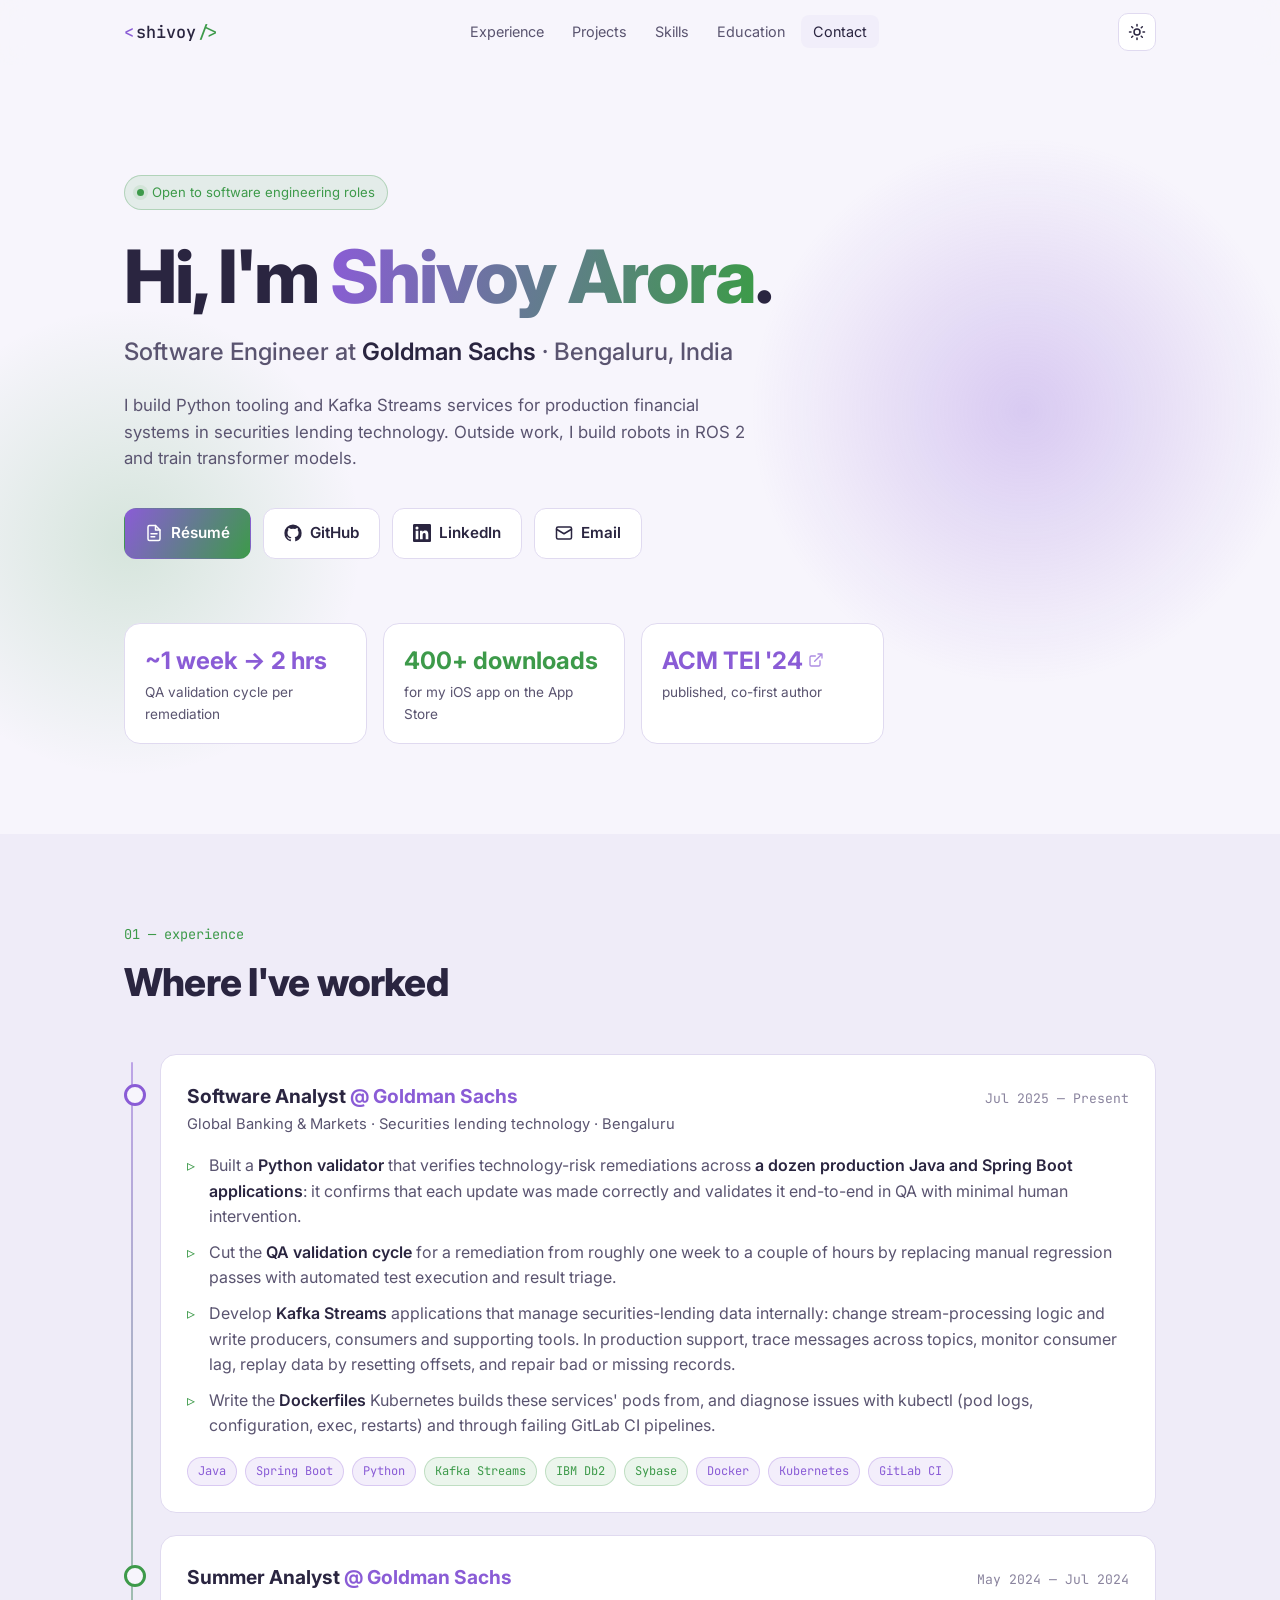
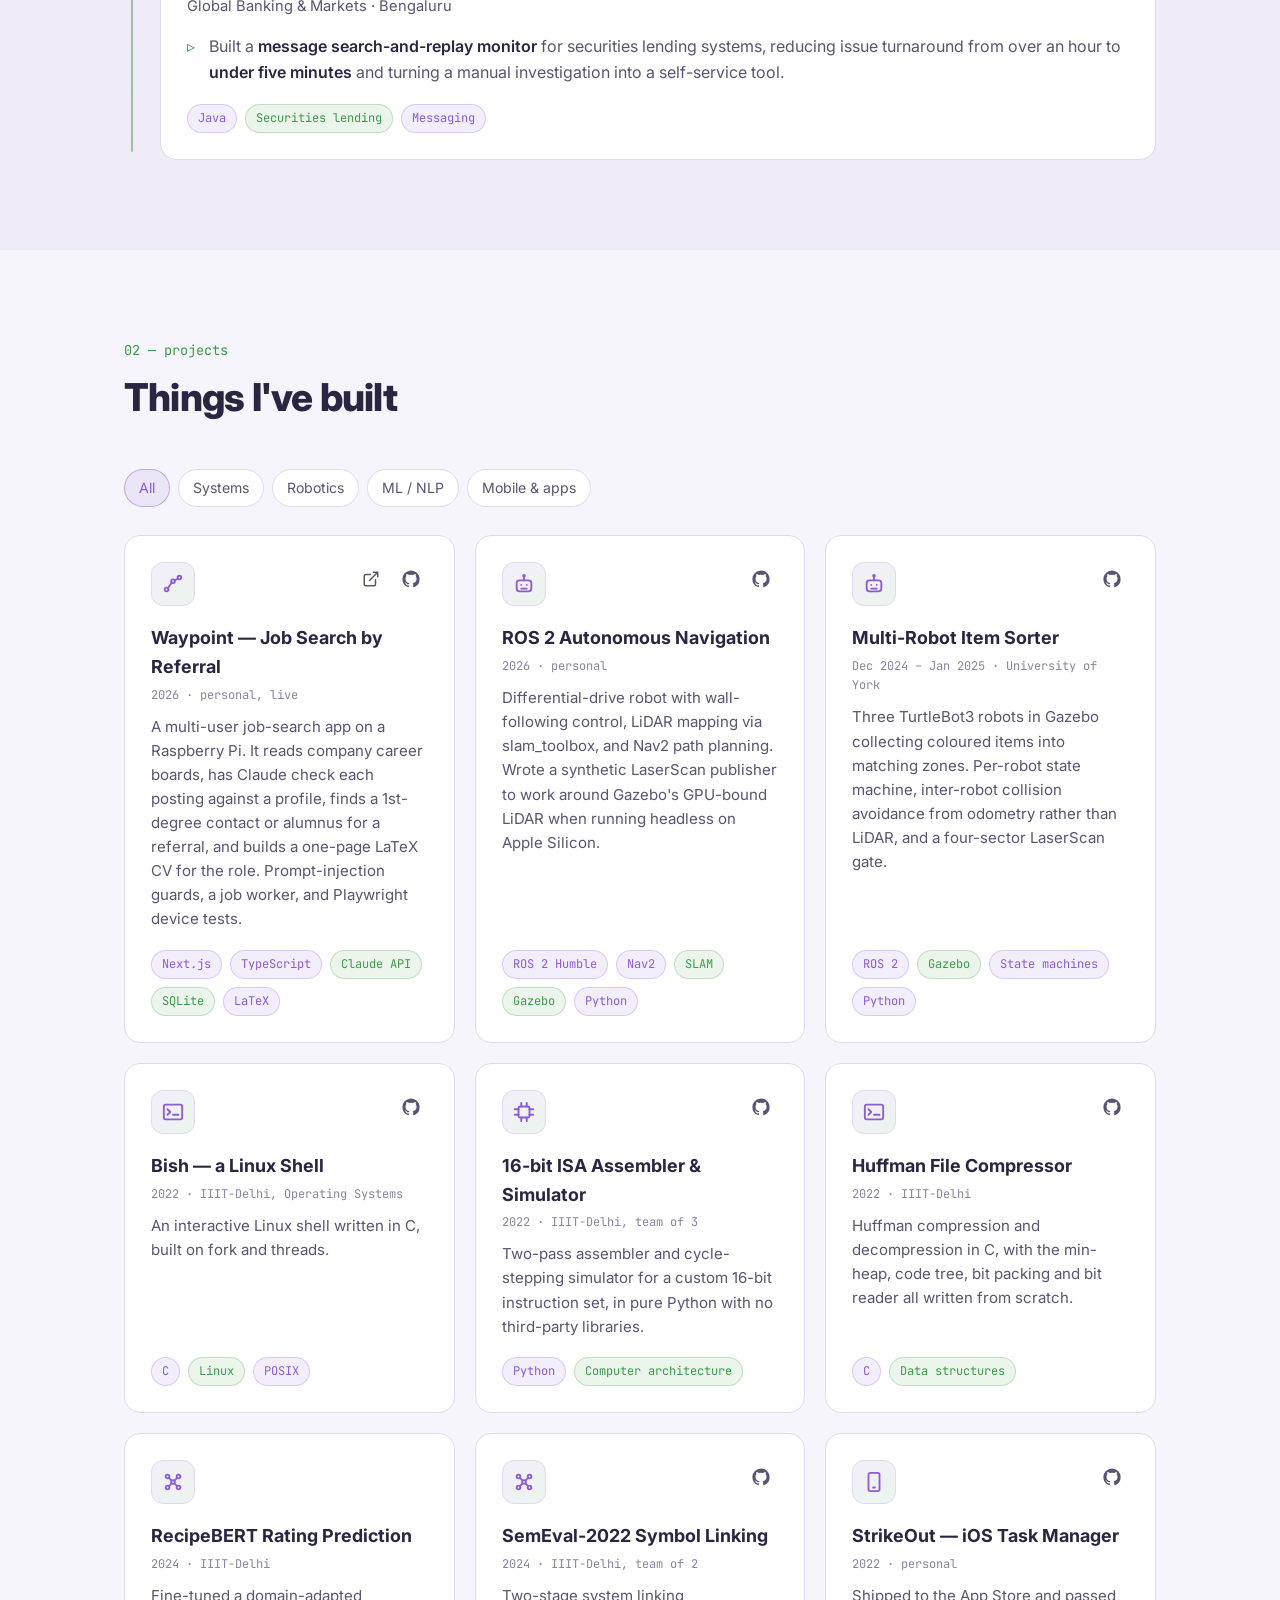
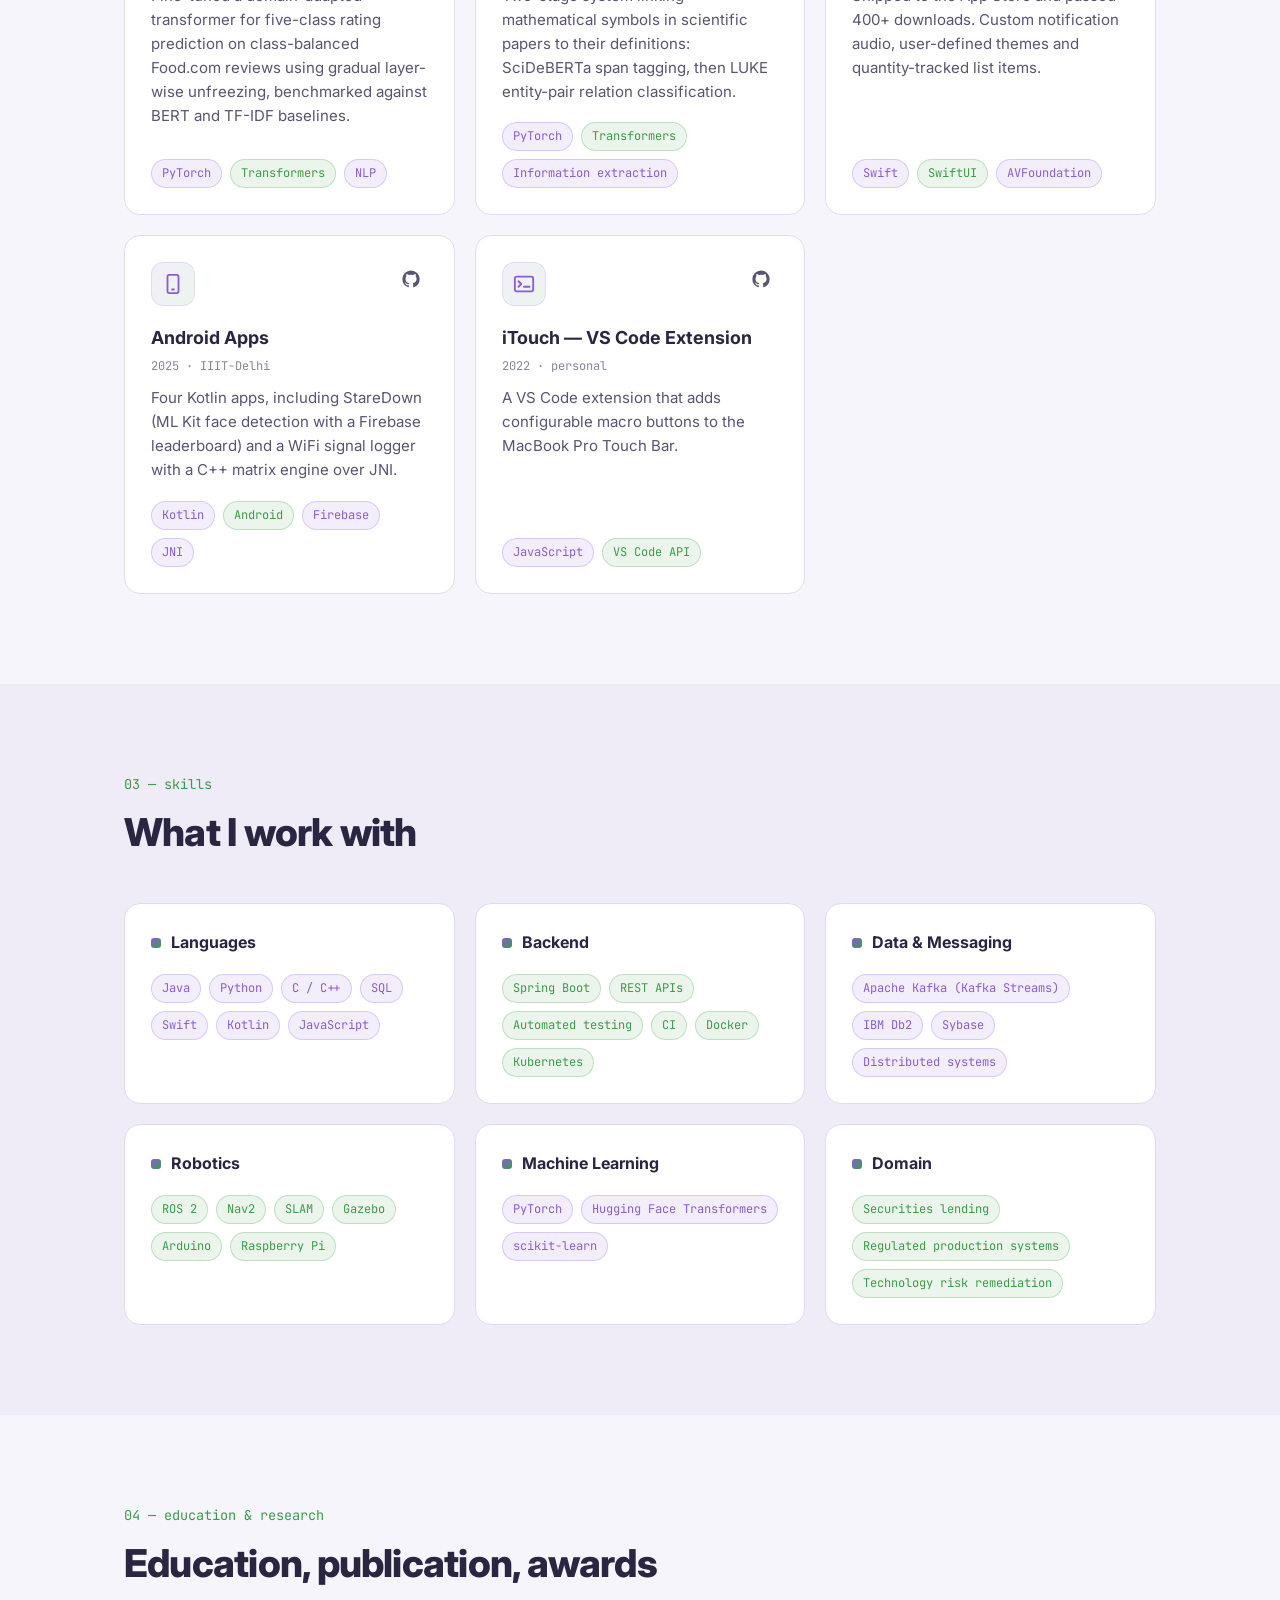
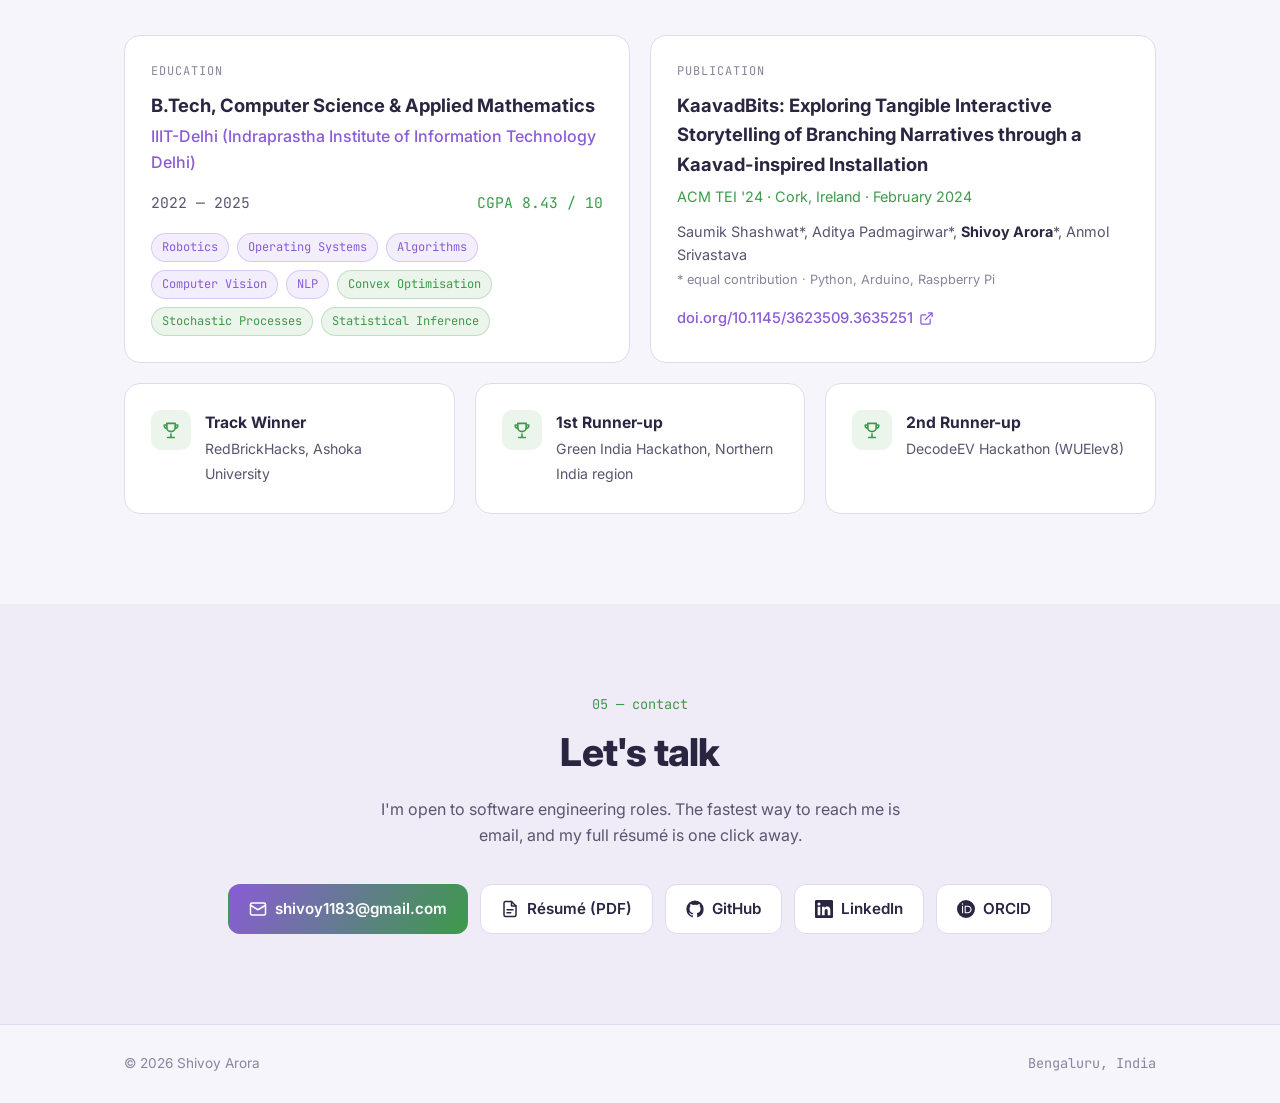
==== commit 3bdd08ce: "Describe the multi-user Waypoint and add it to the projects The Waypoint page now explains the app, " ====
--- a/index.html
+++ b/index.html
@@ -4,9 +4,9 @@
 <meta charset="utf-8">
 <meta name="viewport" content="width=device-width, initial-scale=1">
 <title>Shivoy Arora — Software Engineer</title>
-<meta name="description" content="Shivoy Arora — software engineer at Goldman Sachs building verified automation for production financial infrastructure. Projects in ROS 2 robotics, ML and systems programming.">
+<meta name="description" content="Shivoy Arora — software engineer at Goldman Sachs building Python tooling and Kafka Streams services for production financial systems. Projects in ROS 2 robotics, ML and systems programming.">
 <meta property="og:title" content="Shivoy Arora — Software Engineer">
-<meta property="og:description" content="Software engineer at Goldman Sachs building verified automation for production financial infrastructure.">
+<meta property="og:description" content="Software engineer at Goldman Sachs building Python tooling and Kafka Streams services for production financial systems.">
 <meta property="og:type" content="website">
 <meta property="og:url" content="https://arorashivoy.github.io/">
 <link rel="icon" href="favicon.svg" type="image/svg+xml">
@@ -354,6 +354,7 @@
   <symbol id="i-term" viewBox="0 0 24 24"><g fill="none" stroke="currentColor" stroke-width="2" stroke-linecap="round" stroke-linejoin="round"><rect x="2" y="4" width="20" height="16" rx="2"/><path d="m6 9 3 3-3 3M12 15h6"/></g></symbol>
   <symbol id="i-phone" viewBox="0 0 24 24"><g fill="none" stroke="currentColor" stroke-width="2" stroke-linecap="round" stroke-linejoin="round"><rect x="6" y="2" width="12" height="20" rx="2"/><path d="M11 18h2"/></g></symbol>
   <symbol id="i-trophy" viewBox="0 0 24 24"><g fill="none" stroke="currentColor" stroke-width="2" stroke-linecap="round" stroke-linejoin="round"><path d="M8 21h8M12 17v4M7 4h10v5a5 5 0 0 1-10 0V4ZM7 6H4a3 3 0 0 0 3 4M17 6h3a3 3 0 0 1-3 4"/></g></symbol>
+  <symbol id="i-route" viewBox="0 0 24 24"><g fill="none" stroke="currentColor" stroke-width="2" stroke-linecap="round" stroke-linejoin="round"><circle cx="5" cy="18" r="2"/><circle cx="12" cy="9" r="2"/><circle cx="19" cy="5" r="2"/><path d="M6.4 16.6 10.6 10.4M13.8 8.1l3.4-2.1"/></g></symbol>
   <symbol id="i-chip" viewBox="0 0 24 24"><g fill="none" stroke="currentColor" stroke-width="2" stroke-linecap="round" stroke-linejoin="round"><rect x="6" y="6" width="12" height="12" rx="2"/><path d="M9 2v4M15 2v4M9 18v4M15 18v4M2 9h4M2 15h4M18 9h4M18 15h4"/></g></symbol>
 </svg>
 
@@ -454,6 +455,17 @@
       </div>
       <div class="grid" id="projGrid">
 
+        <article class="card proj reveal" data-c="systems">
+          <div class="proj-top">
+            <div class="proj-icon"><svg><use href="#i-route"/></svg></div>
+            <div class="proj-links"><a href="waypoint/" aria-label="About Waypoint"><svg><use href="#i-ext"/></svg></a><a href="https://github.com/arorashivoy/waypoint" target="_blank" rel="noopener" aria-label="Source on GitHub"><svg><use href="#i-gh"/></svg></a></div>
+          </div>
+          <h3><a href="waypoint/" style="color:inherit;text-decoration:none">Waypoint — Job Search by Referral</a></h3>
+          <div class="meta">2026 · personal, live</div>
+          <p>A multi-user job-search app on a Raspberry Pi. It reads company career boards, has Claude check each posting against a profile, finds a 1st-degree contact or alumnus for a referral, and builds a one-page LaTeX CV for the role. Prompt-injection guards, a job worker, and Playwright device tests.</p>
+          <div class="tags"><span class="tag">Next.js</span><span class="tag">TypeScript</span><span class="tag g">Claude API</span><span class="tag g">SQLite</span><span class="tag">LaTeX</span></div>
+        </article>
+
         <article class="card proj reveal" data-c="robotics">
           <div class="proj-top">
             <div class="proj-icon"><svg><use href="#i-bot"/></svg></div>
